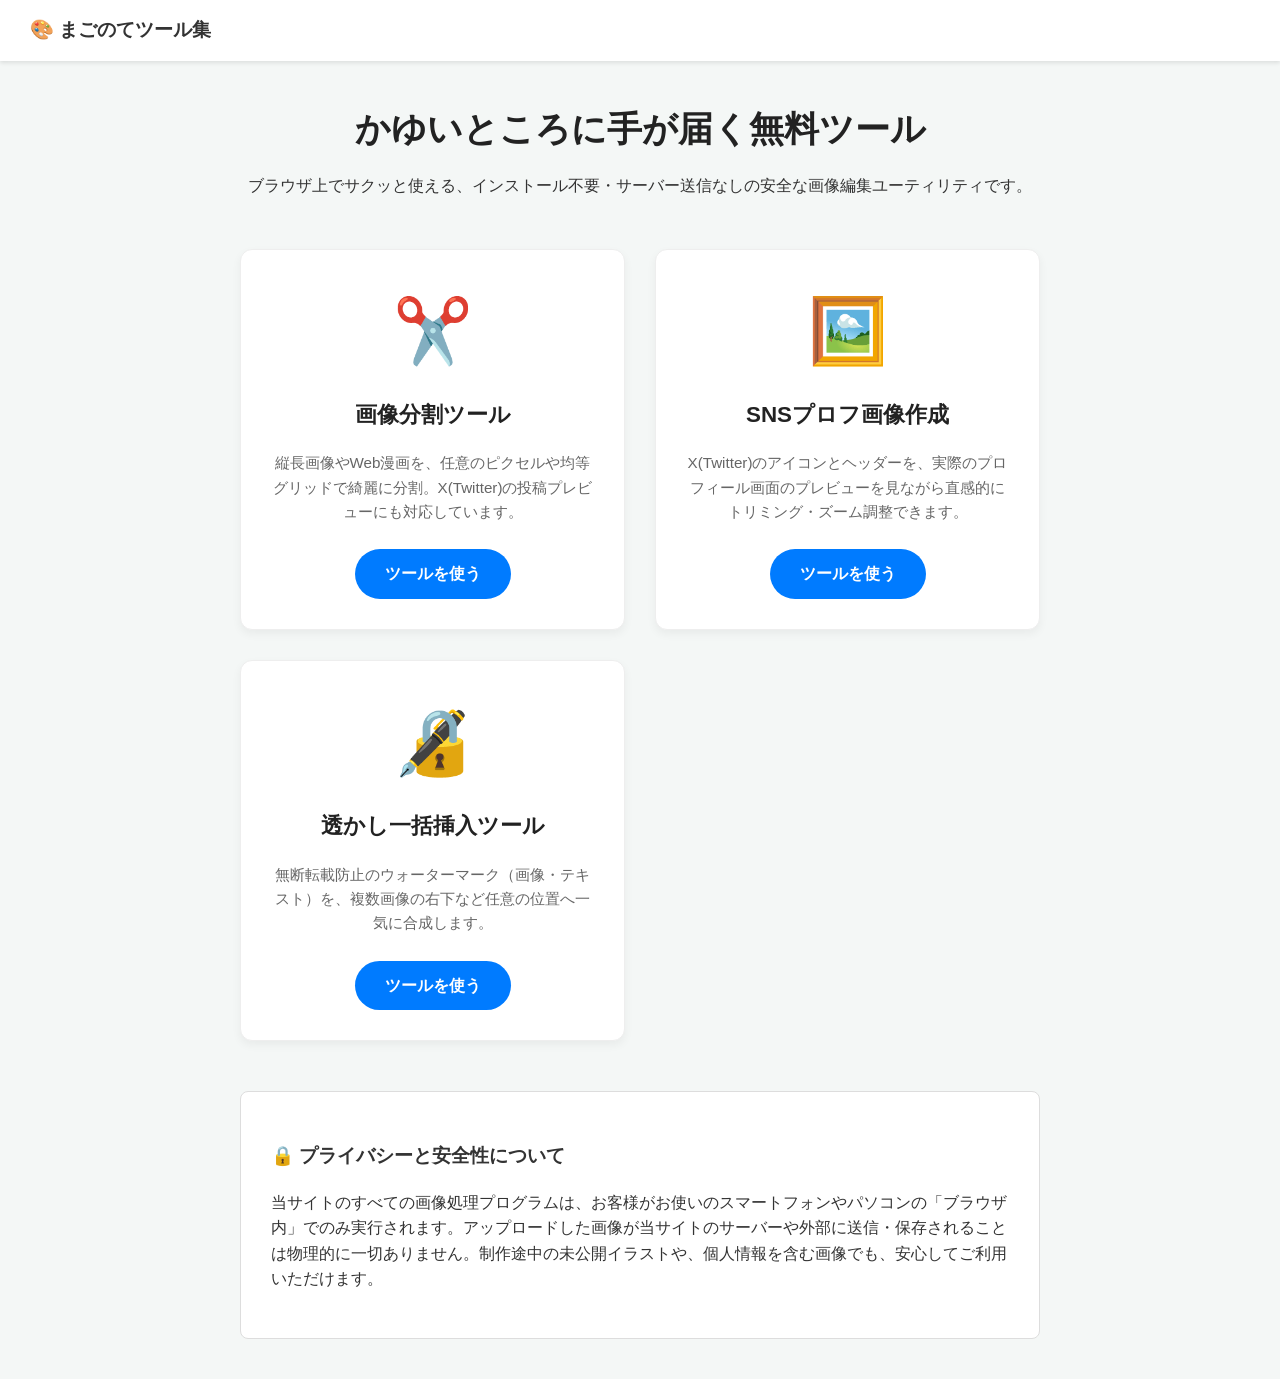
==== index.html @ 69af2ea6 "Update index.html" ====
<!DOCTYPE html>
<html lang="ja">
<head>
    <meta charset="UTF-8">
    <meta name="viewport" content="width=device-width, initial-scale=1.0">
    <title>まごのてツール集 | ブラウザ完結の無料ユーティリティ</title>
    <link rel="icon" href="data:image/svg+xml,<svg xmlns=%22http://www.w3.org/2000/svg%22 viewBox=%220 0 100 100%22><text y=%22.9em%22 font-size=%2290%22>🎨</text></svg>">
    <meta name="description" content="画像分割やSNSのプロフィール画像作成など、クリエイターの作業を効率化する無料ツール集です。すべてブラウザ上で安全に処理されます。">
    <style>
        body { font-family: 'Helvetica Neue', Arial, sans-serif; background-color: #f4f7f6; color: #333; margin: 0; line-height: 1.6; }
        /* 共通ナビゲーション */
        .navbar { background: #fff; padding: 15px 30px; box-shadow: 0 2px 4px rgba(0,0,0,0.1); display: flex; justify-content: space-between; align-items: center; }
        .navbar a { text-decoration: none; color: #333; font-weight: bold; }
        .nav-links a { margin-left: 20px; color: #007bff; }
        .nav-links a:hover { text-decoration: underline; }
        
        .container { max-width: 800px; margin: 40px auto; padding: 0 20px; }
        .hero { text-align: center; margin-bottom: 50px; }
        .hero h1 { font-size: 2.2rem; color: #222; margin-bottom: 10px; }
        
        .tool-grid { display: grid; grid-template-columns: repeat(auto-fit, minmax(300px, 1fr)); gap: 30px; margin-bottom: 50px;}
        .tool-card { background: #fff; border-radius: 12px; padding: 30px; box-shadow: 0 4px 10px rgba(0,0,0,0.05); text-align: center; transition: transform 0.2s; border: 1px solid #eee; }
        .tool-card:hover { transform: translateY(-5px); box-shadow: 0 8px 15px rgba(0,0,0,0.1); }
        .tool-icon { font-size: 4rem; margin-bottom: 15px; }
        .tool-card h2 { margin-top: 0; color: #222; font-size: 1.4rem; }
        .tool-card p { color: #666; font-size: 0.95rem; margin-bottom: 25px; }
        .btn { display: inline-block; background: #007bff; color: #fff; padding: 12px 30px; border-radius: 30px; text-decoration: none; font-weight: bold; transition: 0.2s; }
        .btn:hover { background: #0056b3; }

        .seo-text { background: #fff; padding: 30px; border-radius: 8px; border: 1px solid #ddd; }
    </style>
    <script async src="https://pagead2.googlesyndication.com/pagead/js/adsbygoogle.js?client=ca-pub-3769360007517865"
     crossorigin="anonymous"></script>
</head>
<body>

    <nav class="navbar">
        <a href="index.html" style="font-size: 1.2rem;">🎨 まごのてツール集</a>

    </nav>

    <div class="container">
        <div class="hero">
            <h1>かゆいところに手が届く無料ツール</h1>
            <p>ブラウザ上でサクッと使える、インストール不要・サーバー送信なしの安全な画像編集ユーティリティです。</p>
        </div>

        <div class="tool-grid">
            <div class="tool-card">
                <div class="tool-icon">✂️</div>
                <h2>画像分割ツール</h2>
                <p>縦長画像やWeb漫画を、任意のピクセルや均等グリッドで綺麗に分割。X(Twitter)の投稿プレビューにも対応しています。</p>
                <a href="splitter.html" class="btn">ツールを使う</a>
            </div>
            
            <div class="tool-card">
                <div class="tool-icon">🖼️</div>
                <h2>SNSプロフ画像作成</h2>
                <p>X(Twitter)のアイコンとヘッダーを、実際のプロフィール画面のプレビューを見ながら直感的にトリミング・ズーム調整できます。</p>
                <a href="cropper.html" class="btn">ツールを使う</a>
            </div>
            <div class="tool-card">
                <div class="tool-icon">🔏</div>
                <h2>透かし一括挿入ツール</h2>
                <p>無断転載防止のウォーターマーク（画像・テキスト）を、複数画像の右下など任意の位置へ一気に合成します。</p>
                <a href="watermark.html" class="btn">ツールを使う</a>
            </div>
        </div>

        <div class="seo-text">
            <h3>🔒 プライバシーと安全性について</h3>
            <p>当サイトのすべての画像処理プログラムは、お客様がお使いのスマートフォンやパソコンの「ブラウザ内」でのみ実行されます。アップロードした画像が当サイトのサーバーや外部に送信・保存されることは物理的に一切ありません。制作途中の未公開イラストや、個人情報を含む画像でも、安心してご利用いただけます。</p>
        </div>
    </div>

</body>

</html>
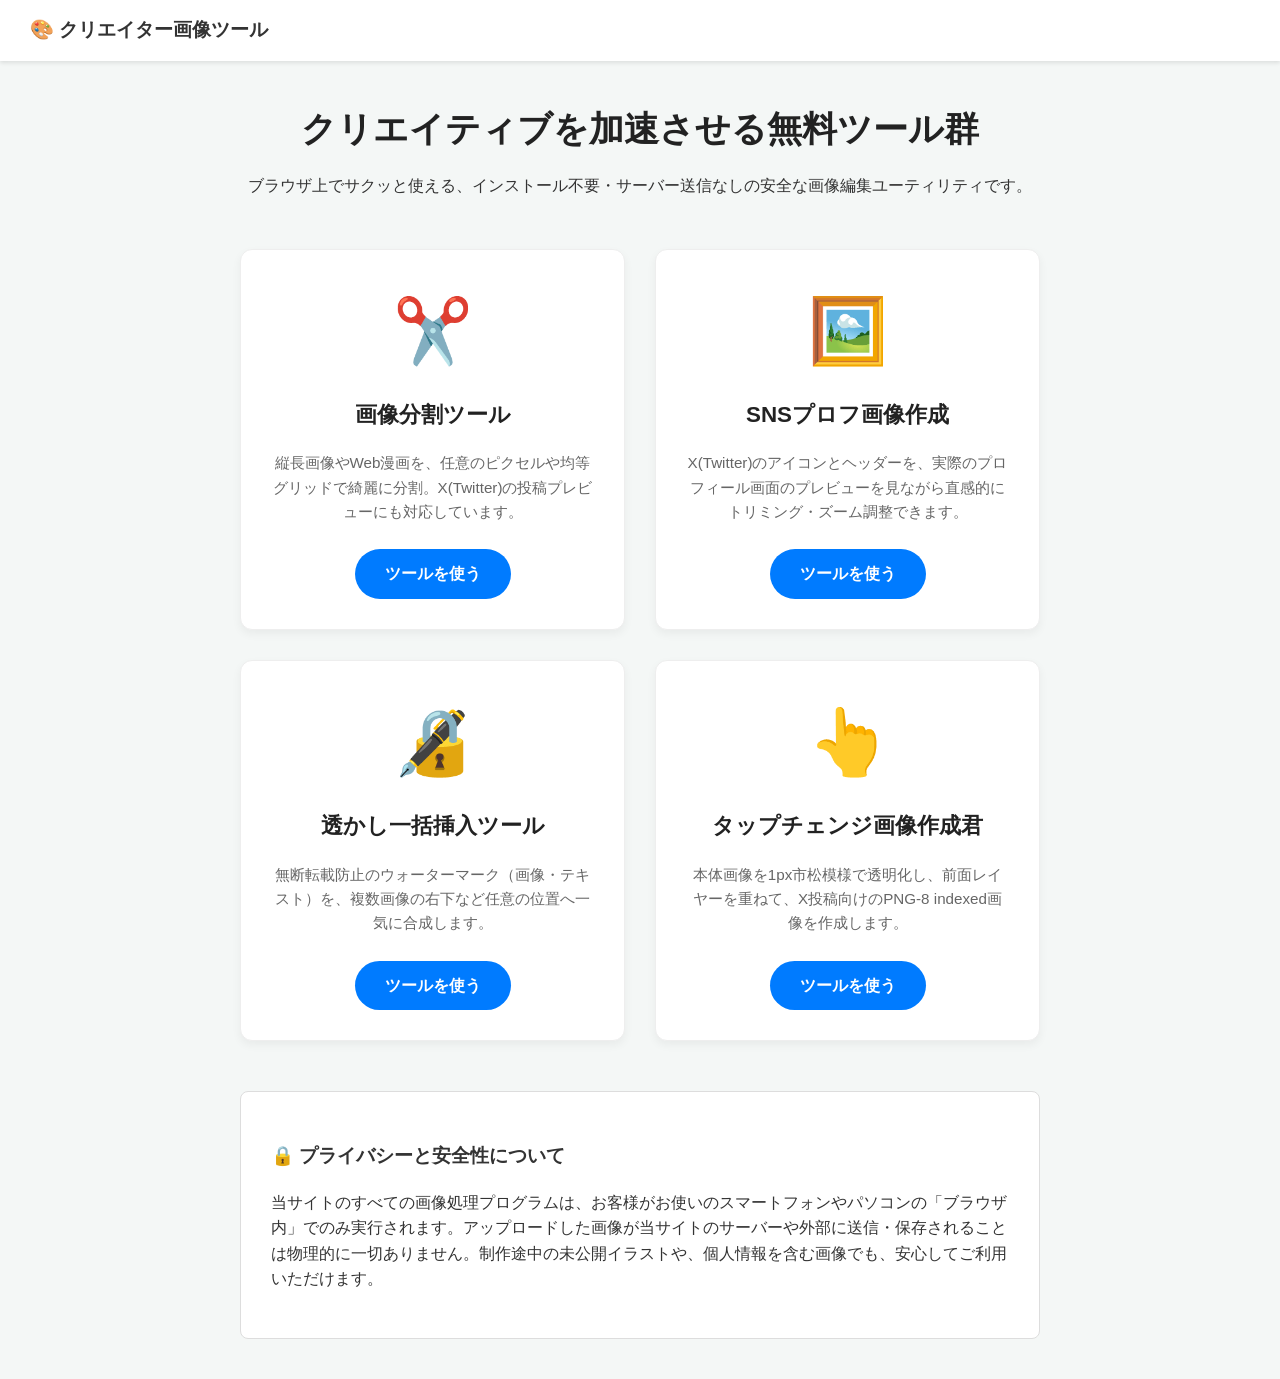
==== commit 7ebb0466: "index.html" ====
--- a/index.html
+++ b/index.html
@@ -3,9 +3,9 @@
 <head>
     <meta charset="UTF-8">
     <meta name="viewport" content="width=device-width, initial-scale=1.0">
-    <title>まごのてツール集 | ブラウザ完結の無料ユーティリティ</title>
+    <title>クリエイター向け画像ツール集 | ブラウザ完結の無料ユーティリティ</title>
     <link rel="icon" href="data:image/svg+xml,<svg xmlns=%22http://www.w3.org/2000/svg%22 viewBox=%220 0 100 100%22><text y=%22.9em%22 font-size=%2290%22>🎨</text></svg>">
-    <meta name="description" content="画像分割やSNSのプロフィール画像作成など、クリエイターの作業を効率化する無料ツール集です。すべてブラウザ上で安全に処理されます。">
+    <meta name="description" content="画像分割、SNSプロフィール画像作成、透かし挿入、タップチェンジ画像作成など、クリエイターの作業を効率化する無料ツール集です。すべてブラウザ上で安全に処理されます。">
     <style>
         body { font-family: 'Helvetica Neue', Arial, sans-serif; background-color: #f4f7f6; color: #333; margin: 0; line-height: 1.6; }
         /* 共通ナビゲーション */
@@ -35,13 +35,13 @@
 <body>
 
     <nav class="navbar">
-        <a href="index.html" style="font-size: 1.2rem;">🎨 まごのてツール集</a>
+        <a href="index.html" style="font-size: 1.2rem;">🎨 クリエイター画像ツール</a>
 
     </nav>
 
     <div class="container">
         <div class="hero">
-            <h1>かゆいところに手が届く無料ツール</h1>
+            <h1>クリエイティブを加速させる無料ツール群</h1>
             <p>ブラウザ上でサクッと使える、インストール不要・サーバー送信なしの安全な画像編集ユーティリティです。</p>
         </div>
 
@@ -65,6 +65,12 @@
                 <p>無断転載防止のウォーターマーク（画像・テキスト）を、複数画像の右下など任意の位置へ一気に合成します。</p>
                 <a href="watermark.html" class="btn">ツールを使う</a>
             </div>
+            <div class="tool-card">
+                <div class="tool-icon">👆</div>
+                <h2>タップチェンジ画像作成君</h2>
+                <p>本体画像を1px市松模様で透明化し、前面レイヤーを重ねて、X投稿向けのPNG-8 indexed画像を作成します。</p>
+                <a href="tap-change.html" class="btn">ツールを使う</a>
+            </div>
         </div>
 
         <div class="seo-text">
@@ -74,6 +80,4 @@
     </div>
 
 </body>
-
 </html>
-
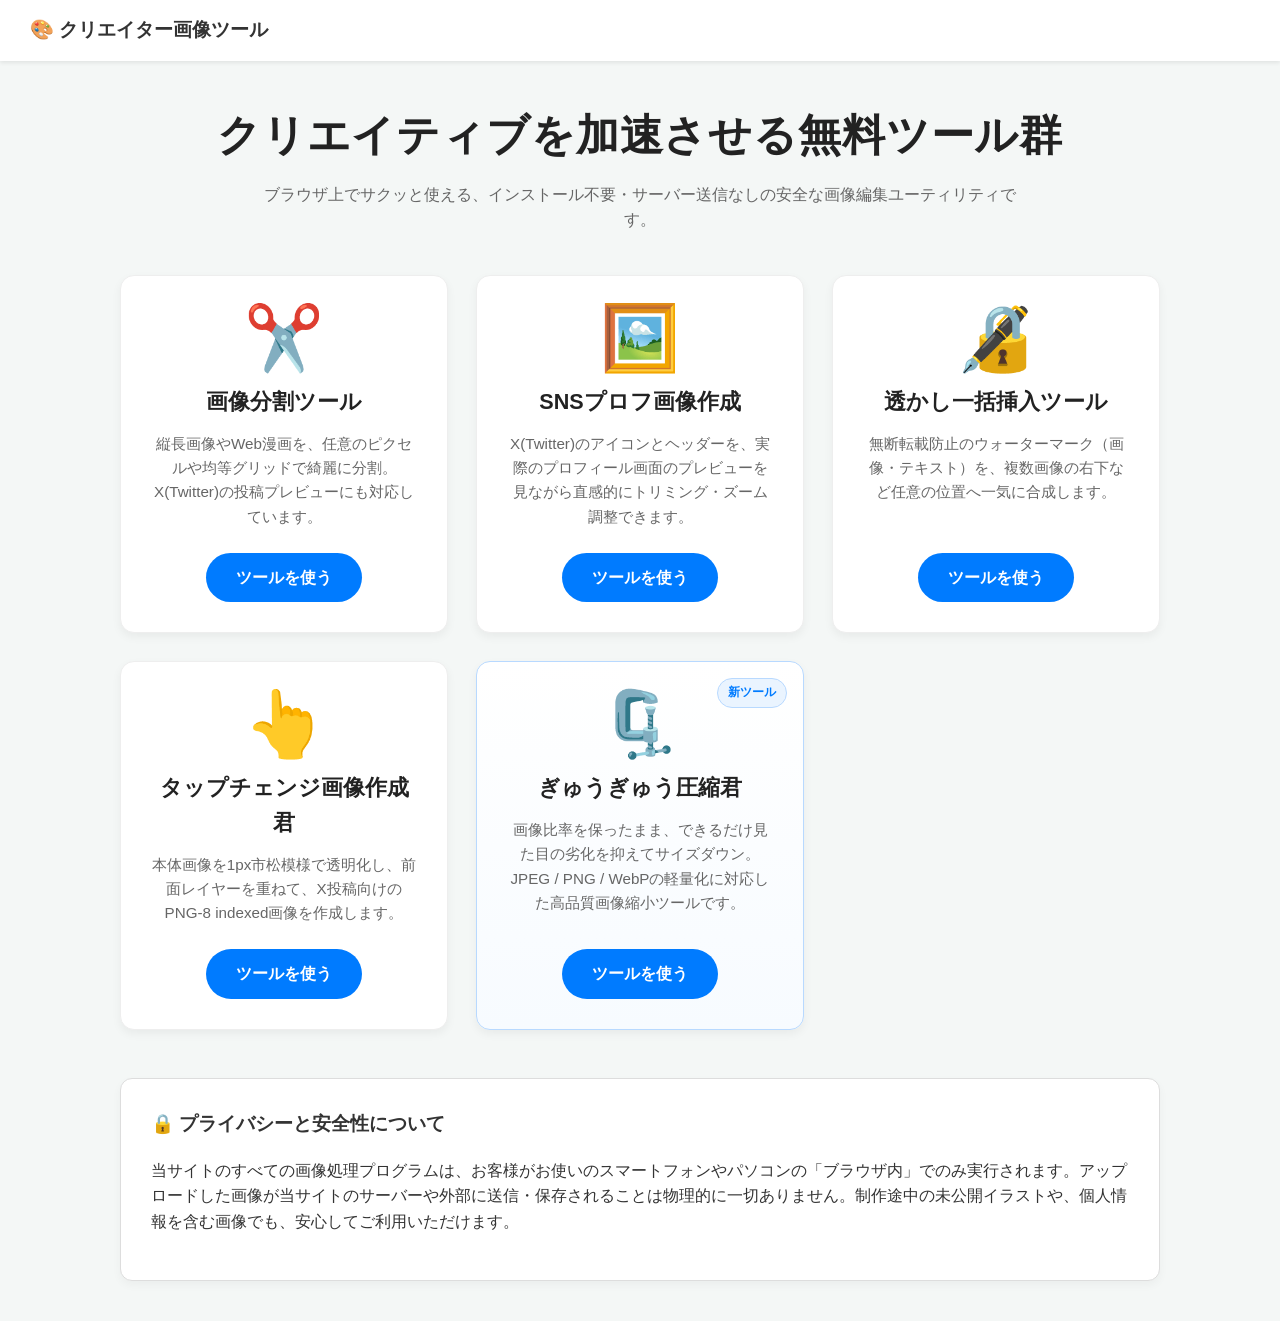
==== commit 3ce49c6b: "index.html" ====
--- a/index.html
+++ b/index.html
@@ -5,29 +5,38 @@
     <meta name="viewport" content="width=device-width, initial-scale=1.0">
     <title>クリエイター向け画像ツール集 | ブラウザ完結の無料ユーティリティ</title>
     <link rel="icon" href="data:image/svg+xml,<svg xmlns=%22http://www.w3.org/2000/svg%22 viewBox=%220 0 100 100%22><text y=%22.9em%22 font-size=%2290%22>🎨</text></svg>">
-    <meta name="description" content="画像分割、SNSプロフィール画像作成、透かし挿入、タップチェンジ画像作成など、クリエイターの作業を効率化する無料ツール集です。すべてブラウザ上で安全に処理されます。">
+    <meta name="description" content="画像分割、SNSプロフィール画像作成、透かし挿入、タップチェンジ画像作成、画像縮小など、クリエイターの作業を効率化する無料ツール集です。すべてブラウザ上で安全に処理されます。">
     <style>
+        * { box-sizing: border-box; }
         body { font-family: 'Helvetica Neue', Arial, sans-serif; background-color: #f4f7f6; color: #333; margin: 0; line-height: 1.6; }
-        /* 共通ナビゲーション */
-        .navbar { background: #fff; padding: 15px 30px; box-shadow: 0 2px 4px rgba(0,0,0,0.1); display: flex; justify-content: space-between; align-items: center; }
+        .navbar { background: #fff; padding: 15px 30px; box-shadow: 0 2px 4px rgba(0,0,0,0.08); display: flex; justify-content: space-between; align-items: center; gap: 20px; position: sticky; top: 0; z-index: 10; }
         .navbar a { text-decoration: none; color: #333; font-weight: bold; }
-        .nav-links a { margin-left: 20px; color: #007bff; }
+        .brand { font-size: 1.2rem; white-space: nowrap; }
+        .nav-links { display: flex; gap: 16px; flex-wrap: wrap; justify-content: flex-end; }
+        .nav-links a { color: #007bff; font-size: 0.92rem; }
         .nav-links a:hover { text-decoration: underline; }
-        
-        .container { max-width: 800px; margin: 40px auto; padding: 0 20px; }
-        .hero { text-align: center; margin-bottom: 50px; }
-        .hero h1 { font-size: 2.2rem; color: #222; margin-bottom: 10px; }
-        
-        .tool-grid { display: grid; grid-template-columns: repeat(auto-fit, minmax(300px, 1fr)); gap: 30px; margin-bottom: 50px;}
-        .tool-card { background: #fff; border-radius: 12px; padding: 30px; box-shadow: 0 4px 10px rgba(0,0,0,0.05); text-align: center; transition: transform 0.2s; border: 1px solid #eee; }
-        .tool-card:hover { transform: translateY(-5px); box-shadow: 0 8px 15px rgba(0,0,0,0.1); }
-        .tool-icon { font-size: 4rem; margin-bottom: 15px; }
-        .tool-card h2 { margin-top: 0; color: #222; font-size: 1.4rem; }
-        .tool-card p { color: #666; font-size: 0.95rem; margin-bottom: 25px; }
-        .btn { display: inline-block; background: #007bff; color: #fff; padding: 12px 30px; border-radius: 30px; text-decoration: none; font-weight: bold; transition: 0.2s; }
-        .btn:hover { background: #0056b3; }
-
-        .seo-text { background: #fff; padding: 30px; border-radius: 8px; border: 1px solid #ddd; }
+        .container { max-width: 1080px; margin: 40px auto; padding: 0 20px; }
+        .hero { text-align: center; margin-bottom: 42px; }
+        .hero h1 { font-size: clamp(1.9rem, 4vw, 2.7rem); color: #222; margin: 0 0 12px; letter-spacing: 0.02em; }
+        .hero p { color: #666; max-width: 760px; margin: 0 auto; }
+        .tool-grid { display: grid; grid-template-columns: repeat(auto-fit, minmax(290px, 1fr)); gap: 28px; margin-bottom: 48px; }
+        .tool-card { position: relative; background: #fff; border-radius: 14px; padding: 30px; box-shadow: 0 4px 10px rgba(0,0,0,0.05); text-align: center; transition: transform 0.2s, box-shadow 0.2s, border-color 0.2s; border: 1px solid #eee; display: flex; flex-direction: column; align-items: center; min-height: 310px; }
+        .tool-card:hover { transform: translateY(-5px); box-shadow: 0 8px 18px rgba(0,0,0,0.1); border-color: #dce8f7; }
+        .tool-card.featured { border-color: #b8d9ff; background: linear-gradient(180deg, #fff 0%, #f7fbff 100%); }
+        .tool-icon { font-size: 4rem; margin-bottom: 15px; line-height: 1; }
+        .tool-card h2 { margin: 0 0 12px; color: #222; font-size: 1.35rem; }
+        .tool-card p { color: #666; font-size: 0.95rem; margin: 0 0 24px; flex: 1; }
+        .badge { position: absolute; top: 16px; right: 16px; background: #eaf4ff; color: #007bff; border: 1px solid #b8d9ff; border-radius: 999px; padding: 4px 10px; font-size: 0.78rem; font-weight: bold; }
+        .btn { display: inline-block; background: #007bff; color: #fff; padding: 12px 30px; border-radius: 30px; text-decoration: none; font-weight: bold; transition: 0.2s; min-width: 150px; }
+        .btn:hover { background: #0056b3; transform: translateY(-1px); }
+        .seo-text { background: #fff; padding: 30px; border-radius: 12px; border: 1px solid #ddd; box-shadow: 0 4px 10px rgba(0,0,0,0.04); }
+        .seo-text h3 { margin-top: 0; }
+        @media (max-width: 720px) {
+            .navbar { align-items: flex-start; flex-direction: column; padding: 14px 20px; }
+            .nav-links { justify-content: flex-start; gap: 10px 14px; }
+            .container { margin: 30px auto; }
+            .tool-card { min-height: auto; }
+        }
     </style>
     <script async src="https://pagead2.googlesyndication.com/pagead/js/adsbygoogle.js?client=ca-pub-3769360007517865"
      crossorigin="anonymous"></script>
@@ -35,8 +44,9 @@
 <body>
 
     <nav class="navbar">
-        <a href="index.html" style="font-size: 1.2rem;">🎨 クリエイター画像ツール</a>
-
+        <a href="index.html" class="brand">🎨 クリエイター画像ツール</a>
+        <div class="nav-links" aria-label="ツール一覧">
+        </div>
     </nav>
 
     <div class="container">
@@ -59,17 +69,27 @@
                 <p>X(Twitter)のアイコンとヘッダーを、実際のプロフィール画面のプレビューを見ながら直感的にトリミング・ズーム調整できます。</p>
                 <a href="cropper.html" class="btn">ツールを使う</a>
             </div>
+
             <div class="tool-card">
                 <div class="tool-icon">🔏</div>
                 <h2>透かし一括挿入ツール</h2>
                 <p>無断転載防止のウォーターマーク（画像・テキスト）を、複数画像の右下など任意の位置へ一気に合成します。</p>
                 <a href="watermark.html" class="btn">ツールを使う</a>
             </div>
+
             <div class="tool-card">
                 <div class="tool-icon">👆</div>
                 <h2>タップチェンジ画像作成君</h2>
                 <p>本体画像を1px市松模様で透明化し、前面レイヤーを重ねて、X投稿向けのPNG-8 indexed画像を作成します。</p>
                 <a href="tap-change.html" class="btn">ツールを使う</a>
+            </div>
+
+            <div class="tool-card featured">
+                <span class="badge">新ツール</span>
+                <div class="tool-icon">🗜️</div>
+                <h2>ぎゅうぎゅう圧縮君</h2>
+                <p>画像比率を保ったまま、できるだけ見た目の劣化を抑えてサイズダウン。JPEG / PNG / WebPの軽量化に対応した高品質画像縮小ツールです。</p>
+                <a href="image-resolution-downsizer.html" class="btn">ツールを使う</a>
             </div>
         </div>
 
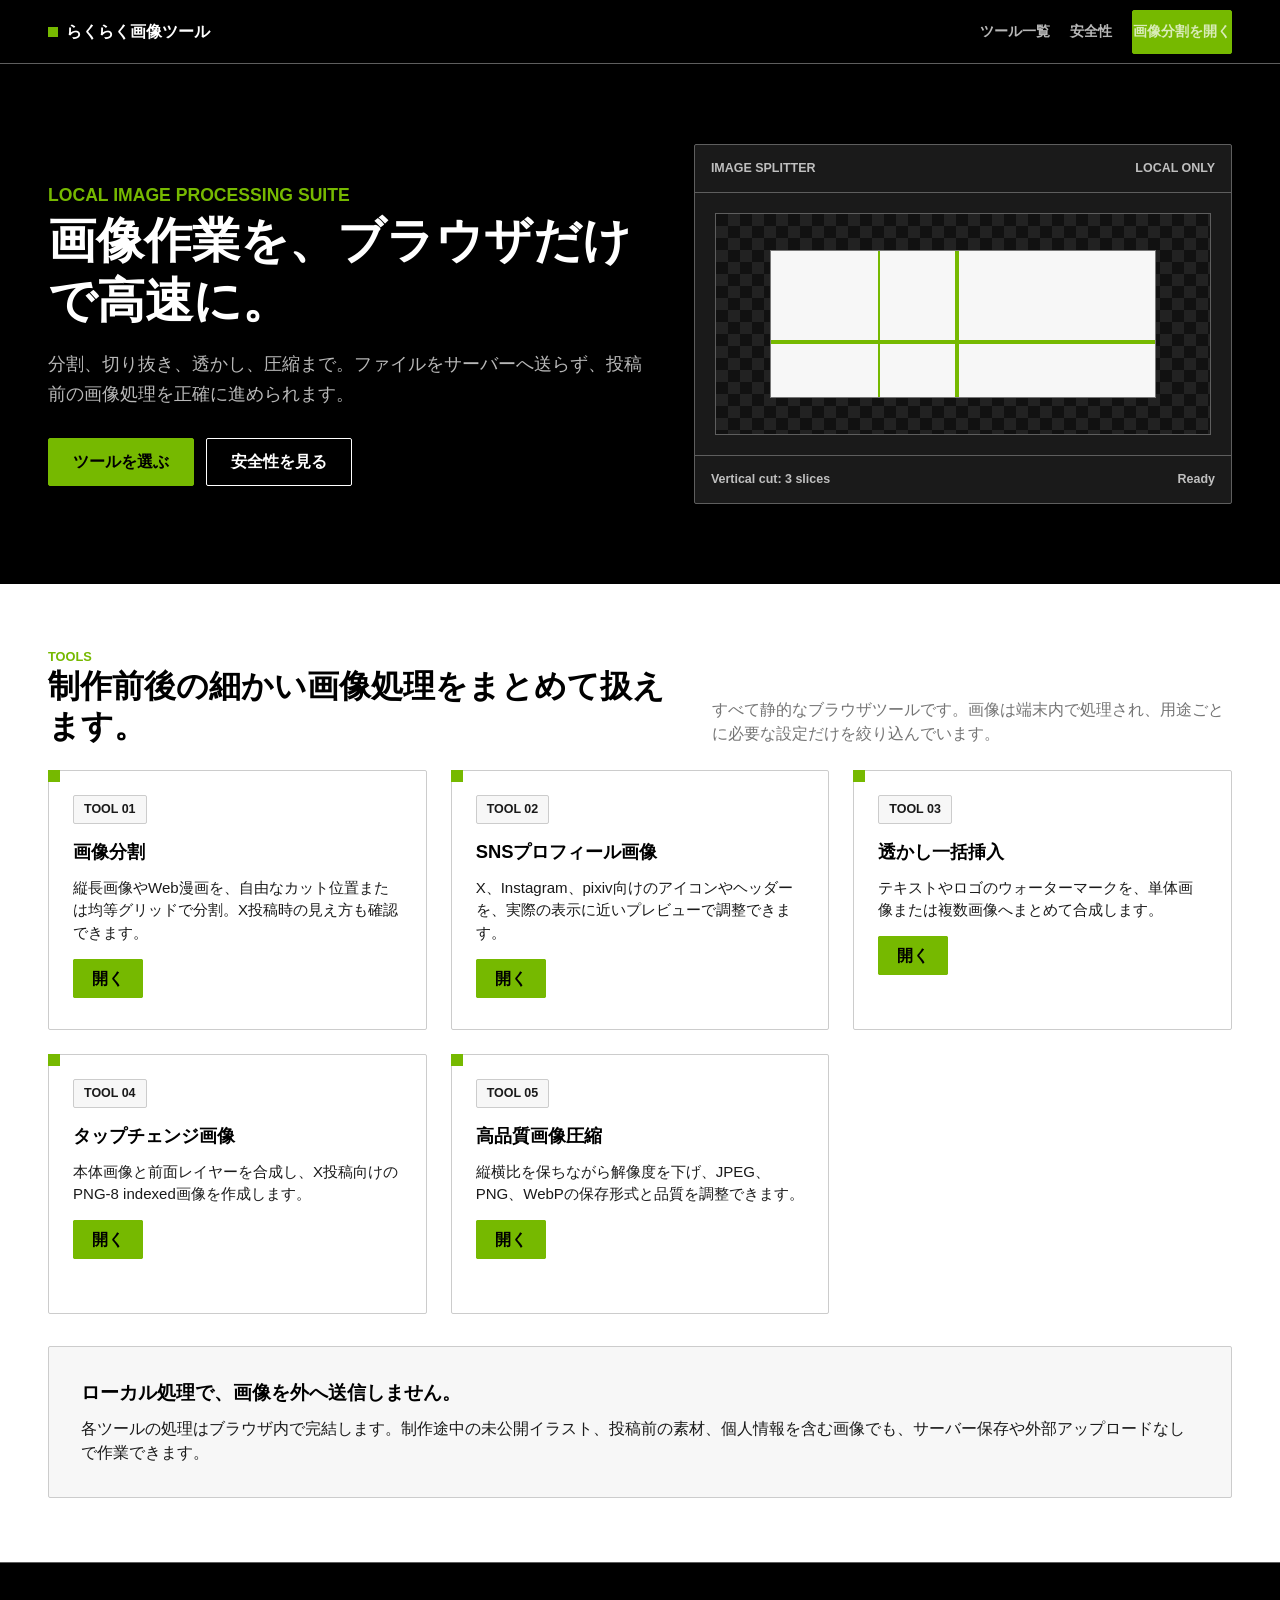
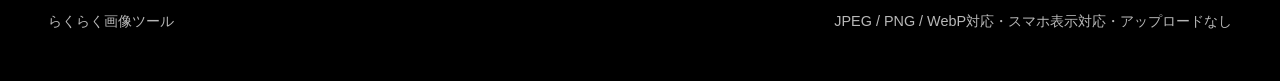
==== commit c48ac36c: "Refine site design" ====
--- a/index.html
+++ b/index.html
@@ -1,103 +1,112 @@
-<!DOCTYPE html>
+<!doctype html>
 <html lang="ja">
 <head>
-    <meta charset="UTF-8">
-    <meta name="viewport" content="width=device-width, initial-scale=1.0">
-    <title>クリエイター向け画像ツール集 | ブラウザ完結の無料ユーティリティ</title>
-    <link rel="icon" href="data:image/svg+xml,<svg xmlns=%22http://www.w3.org/2000/svg%22 viewBox=%220 0 100 100%22><text y=%22.9em%22 font-size=%2290%22>🎨</text></svg>">
-    <meta name="description" content="画像分割、SNSプロフィール画像作成、透かし挿入、タップチェンジ画像作成、画像縮小など、クリエイターの作業を効率化する無料ツール集です。すべてブラウザ上で安全に処理されます。">
-    <style>
-        * { box-sizing: border-box; }
-        body { font-family: 'Helvetica Neue', Arial, sans-serif; background-color: #f4f7f6; color: #333; margin: 0; line-height: 1.6; }
-        .navbar { background: #fff; padding: 15px 30px; box-shadow: 0 2px 4px rgba(0,0,0,0.08); display: flex; justify-content: space-between; align-items: center; gap: 20px; position: sticky; top: 0; z-index: 10; }
-        .navbar a { text-decoration: none; color: #333; font-weight: bold; }
-        .brand { font-size: 1.2rem; white-space: nowrap; }
-        .nav-links { display: flex; gap: 16px; flex-wrap: wrap; justify-content: flex-end; }
-        .nav-links a { color: #007bff; font-size: 0.92rem; }
-        .nav-links a:hover { text-decoration: underline; }
-        .container { max-width: 1080px; margin: 40px auto; padding: 0 20px; }
-        .hero { text-align: center; margin-bottom: 42px; }
-        .hero h1 { font-size: clamp(1.9rem, 4vw, 2.7rem); color: #222; margin: 0 0 12px; letter-spacing: 0.02em; }
-        .hero p { color: #666; max-width: 760px; margin: 0 auto; }
-        .tool-grid { display: grid; grid-template-columns: repeat(auto-fit, minmax(290px, 1fr)); gap: 28px; margin-bottom: 48px; }
-        .tool-card { position: relative; background: #fff; border-radius: 14px; padding: 30px; box-shadow: 0 4px 10px rgba(0,0,0,0.05); text-align: center; transition: transform 0.2s, box-shadow 0.2s, border-color 0.2s; border: 1px solid #eee; display: flex; flex-direction: column; align-items: center; min-height: 310px; }
-        .tool-card:hover { transform: translateY(-5px); box-shadow: 0 8px 18px rgba(0,0,0,0.1); border-color: #dce8f7; }
-        .tool-card.featured { border-color: #b8d9ff; background: linear-gradient(180deg, #fff 0%, #f7fbff 100%); }
-        .tool-icon { font-size: 4rem; margin-bottom: 15px; line-height: 1; }
-        .tool-card h2 { margin: 0 0 12px; color: #222; font-size: 1.35rem; }
-        .tool-card p { color: #666; font-size: 0.95rem; margin: 0 0 24px; flex: 1; }
-        .badge { position: absolute; top: 16px; right: 16px; background: #eaf4ff; color: #007bff; border: 1px solid #b8d9ff; border-radius: 999px; padding: 4px 10px; font-size: 0.78rem; font-weight: bold; }
-        .btn { display: inline-block; background: #007bff; color: #fff; padding: 12px 30px; border-radius: 30px; text-decoration: none; font-weight: bold; transition: 0.2s; min-width: 150px; }
-        .btn:hover { background: #0056b3; transform: translateY(-1px); }
-        .seo-text { background: #fff; padding: 30px; border-radius: 12px; border: 1px solid #ddd; box-shadow: 0 4px 10px rgba(0,0,0,0.04); }
-        .seo-text h3 { margin-top: 0; }
-        @media (max-width: 720px) {
-            .navbar { align-items: flex-start; flex-direction: column; padding: 14px 20px; }
-            .nav-links { justify-content: flex-start; gap: 10px 14px; }
-            .container { margin: 30px auto; }
-            .tool-card { min-height: auto; }
-        }
-    </style>
-    <script async src="https://pagead2.googlesyndication.com/pagead/js/adsbygoogle.js?client=ca-pub-3769360007517865"
-     crossorigin="anonymous"></script>
+  <meta charset="utf-8">
+  <meta name="viewport" content="width=device-width, initial-scale=1">
+  <title>らくらく画像ツール | ブラウザ完結の画像処理ユーティリティ</title>
+  <meta name="description" content="画像分割、SNSプロフィール画像作成、透かし挿入、タップチェンジ画像作成、画像縮小など、クリエイターの作業を効率化する無料ツール集です。すべてブラウザ内で安全に処理されます。">
+  <link rel="stylesheet" href="assets/styles.css">
+  <script async src="https://pagead2.googlesyndication.com/pagead/js/adsbygoogle.js?client=ca-pub-3769360007517865" crossorigin="anonymous"></script>
 </head>
-<body>
+<body class="home-page">
+  <nav class="site-nav" aria-label="メインナビゲーション">
+    <a href="index.html" class="site-brand">らくらく画像ツール</a>
+    <div class="site-links">
+      <a href="#tools">ツール一覧</a>
+      <a href="#privacy">安全性</a>
+      <a href="splitter.html" class="site-cta">画像分割を開く</a>
+    </div>
+  </nav>
 
-    <nav class="navbar">
-        <a href="index.html" class="brand">🎨 クリエイター画像ツール</a>
-        <div class="nav-links" aria-label="ツール一覧">
+  <header class="home-hero">
+    <div class="home-hero__inner">
+      <div>
+        <p class="home-eyebrow">Local Image Processing Suite</p>
+        <h1>画像作業を、ブラウザだけで高速に。</h1>
+        <p>分割、切り抜き、透かし、圧縮まで。ファイルをサーバーへ送らず、投稿前の画像処理を正確に進められます。</p>
+        <div class="hero-actions">
+          <a href="#tools" class="site-cta">ツールを選ぶ</a>
+          <a href="#privacy" class="btn-outline">安全性を見る</a>
         </div>
-    </nav>
+      </div>
 
-    <div class="container">
-        <div class="hero">
-            <h1>クリエイティブを加速させる無料ツール群</h1>
-            <p>ブラウザ上でサクッと使える、インストール不要・サーバー送信なしの安全な画像編集ユーティリティです。</p>
+      <div class="editor-preview" aria-label="画像分割ツールのプレビュー">
+        <div class="editor-preview__bar">
+          <span>IMAGE SPLITTER</span>
+          <span>LOCAL ONLY</span>
+        </div>
+        <div class="editor-preview__canvas">
+          <div class="editor-preview__image"></div>
+        </div>
+        <div class="editor-preview__footer">
+          <span>Vertical cut: 3 slices</span>
+          <span>Ready</span>
+        </div>
+      </div>
+    </div>
+  </header>
+
+  <main>
+    <section class="section" id="tools">
+      <div class="section__inner">
+        <div class="section-heading">
+          <div>
+            <p class="home-eyebrow">Tools</p>
+            <h2>制作前後の細かい画像処理をまとめて扱えます。</h2>
+          </div>
+          <p>すべて静的なブラウザツールです。画像は端末内で処理され、用途ごとに必要な設定だけを絞り込んでいます。</p>
         </div>
 
         <div class="tool-grid">
-            <div class="tool-card">
-                <div class="tool-icon">✂️</div>
-                <h2>画像分割ツール</h2>
-                <p>縦長画像やWeb漫画を、任意のピクセルや均等グリッドで綺麗に分割。X(Twitter)の投稿プレビューにも対応しています。</p>
-                <a href="splitter.html" class="btn">ツールを使う</a>
-            </div>
-            
-            <div class="tool-card">
-                <div class="tool-icon">🖼️</div>
-                <h2>SNSプロフ画像作成</h2>
-                <p>X(Twitter)のアイコンとヘッダーを、実際のプロフィール画面のプレビューを見ながら直感的にトリミング・ズーム調整できます。</p>
-                <a href="cropper.html" class="btn">ツールを使う</a>
-            </div>
+          <article class="tool-card">
+            <span class="tool-kicker">Tool 01</span>
+            <h2>画像分割</h2>
+            <p>縦長画像やWeb漫画を、自由なカット位置または均等グリッドで分割。X投稿時の見え方も確認できます。</p>
+            <a href="splitter.html" class="btn">開く</a>
+          </article>
 
-            <div class="tool-card">
-                <div class="tool-icon">🔏</div>
-                <h2>透かし一括挿入ツール</h2>
-                <p>無断転載防止のウォーターマーク（画像・テキスト）を、複数画像の右下など任意の位置へ一気に合成します。</p>
-                <a href="watermark.html" class="btn">ツールを使う</a>
-            </div>
+          <article class="tool-card">
+            <span class="tool-kicker">Tool 02</span>
+            <h2>SNSプロフィール画像</h2>
+            <p>X、Instagram、pixiv向けのアイコンやヘッダーを、実際の表示に近いプレビューで調整できます。</p>
+            <a href="cropper.html" class="btn">開く</a>
+          </article>
 
-            <div class="tool-card">
-                <div class="tool-icon">👆</div>
-                <h2>タップチェンジ画像作成君</h2>
-                <p>本体画像を1px市松模様で透明化し、前面レイヤーを重ねて、X投稿向けのPNG-8 indexed画像を作成します。</p>
-                <a href="tap-change.html" class="btn">ツールを使う</a>
-            </div>
+          <article class="tool-card">
+            <span class="tool-kicker">Tool 03</span>
+            <h2>透かし一括挿入</h2>
+            <p>テキストやロゴのウォーターマークを、単体画像または複数画像へまとめて合成します。</p>
+            <a href="watermark.html" class="btn">開く</a>
+          </article>
 
-            <div class="tool-card featured">
-                <span class="badge">新ツール</span>
-                <div class="tool-icon">🗜️</div>
-                <h2>ぎゅうぎゅう圧縮君</h2>
-                <p>画像比率を保ったまま、できるだけ見た目の劣化を抑えてサイズダウン。JPEG / PNG / WebPの軽量化に対応した高品質画像縮小ツールです。</p>
-                <a href="image-resolution-downsizer.html" class="btn">ツールを使う</a>
-            </div>
+          <article class="tool-card">
+            <span class="tool-kicker">Tool 04</span>
+            <h2>タップチェンジ画像</h2>
+            <p>本体画像と前面レイヤーを合成し、X投稿向けのPNG-8 indexed画像を作成します。</p>
+            <a href="tap-change.html" class="btn">開く</a>
+          </article>
+
+          <article class="tool-card">
+            <span class="tool-kicker">Tool 05</span>
+            <h2>高品質画像圧縮</h2>
+            <p>縦横比を保ちながら解像度を下げ、JPEG、PNG、WebPの保存形式と品質を調整できます。</p>
+            <a href="image-resolution-downsizer.html" class="btn">開く</a>
+          </article>
         </div>
 
-        <div class="seo-text">
-            <h3>🔒 プライバシーと安全性について</h3>
-            <p>当サイトのすべての画像処理プログラムは、お客様がお使いのスマートフォンやパソコンの「ブラウザ内」でのみ実行されます。アップロードした画像が当サイトのサーバーや外部に送信・保存されることは物理的に一切ありません。制作途中の未公開イラストや、個人情報を含む画像でも、安心してご利用いただけます。</p>
+        <div class="privacy-strip" id="privacy">
+          <h3>ローカル処理で、画像を外へ送信しません。</h3>
+          <p>各ツールの処理はブラウザ内で完結します。制作途中の未公開イラスト、投稿前の素材、個人情報を含む画像でも、サーバー保存や外部アップロードなしで作業できます。</p>
         </div>
+      </div>
+    </section>
+  </main>
+
+  <footer class="site-footer">
+    <div class="section__inner">
+      <span>らくらく画像ツール</span>
+      <span>JPEG / PNG / WebP対応・スマホ表示対応・アップロードなし</span>
     </div>
-
+  </footer>
 </body>
 </html>
--- a/assets/styles.css
+++ b/assets/styles.css
@@ -0,0 +1,853 @@
+:root {
+  --nv-green: #76b900;
+  --nv-green-dark: #5a8d00;
+  --ink: #000;
+  --body: #1a1a1a;
+  --muted: #757575;
+  --stone: #898989;
+  --canvas: #fff;
+  --soft: #f7f7f7;
+  --line: #ccc;
+  --line-dark: #5e5e5e;
+  --dark: #000;
+  --dark-panel: #1a1a1a;
+  --on-dark: #fff;
+  --on-dark-muted: rgba(255, 255, 255, .72);
+  --radius: 2px;
+  --section: 64px;
+  color-scheme: light;
+}
+
+* {
+  box-sizing: border-box;
+}
+
+html {
+  scroll-behavior: smooth;
+}
+
+body {
+  margin: 0;
+  background: var(--canvas);
+  color: var(--body);
+  font-family: Inter, Arial, "Helvetica Neue", sans-serif;
+  line-height: 1.5;
+  letter-spacing: 0;
+}
+
+a {
+  color: inherit;
+}
+
+.navbar,
+.site-nav {
+  position: sticky;
+  top: 0;
+  z-index: 20;
+  min-height: 64px;
+  padding: 0 48px;
+  background: var(--dark) !important;
+  color: var(--on-dark);
+  border-bottom: 1px solid var(--line-dark);
+  box-shadow: none !important;
+  display: flex;
+  align-items: center;
+  justify-content: space-between;
+  gap: 24px;
+}
+
+.navbar a,
+.site-nav a {
+  color: var(--on-dark) !important;
+  text-decoration: none;
+  font-weight: 700;
+}
+
+.brand,
+.site-brand {
+  position: relative;
+  display: inline-flex;
+  align-items: center;
+  min-height: 44px;
+  padding-left: 18px;
+  font-size: 1rem !important;
+  white-space: nowrap;
+}
+
+.brand::before,
+.site-brand::before {
+  content: "";
+  position: absolute;
+  left: 0;
+  width: 10px;
+  height: 10px;
+  background: var(--nv-green);
+}
+
+.nav-links,
+.site-links {
+  display: flex;
+  align-items: center;
+  justify-content: flex-end;
+  gap: 20px;
+  flex-wrap: wrap;
+}
+
+.nav-links a,
+.site-links a {
+  min-height: 44px;
+  display: inline-flex;
+  align-items: center;
+  color: var(--on-dark-muted) !important;
+  font-size: .9rem !important;
+  font-weight: 700;
+}
+
+.nav-links a:hover,
+.site-links a:hover {
+  color: var(--on-dark) !important;
+  text-decoration: none !important;
+}
+
+.site-cta,
+.btn,
+.btn-primary,
+button:not(.secondary):not(.sns-tab-btn):not(.tab-btn):not(.danger),
+.download-btn {
+  min-height: 44px;
+  border: 1px solid var(--nv-green) !important;
+  border-radius: var(--radius) !important;
+  background: var(--nv-green) !important;
+  color: #000 !important;
+  box-shadow: none !important;
+  font-weight: 700;
+  text-decoration: none;
+  transition: background-color .15s ease, border-color .15s ease;
+}
+
+.site-cta:hover,
+.btn:hover,
+.btn-primary:hover,
+button:not(.secondary):not(.sns-tab-btn):not(.tab-btn):not(.danger):hover,
+.download-btn:hover {
+  background: var(--nv-green-dark) !important;
+  border-color: var(--nv-green-dark) !important;
+  color: #000 !important;
+  transform: none !important;
+}
+
+button:disabled,
+.btn-primary:disabled {
+  background: var(--soft) !important;
+  border-color: var(--line) !important;
+  color: #a7a7a7 !important;
+}
+
+.secondary,
+.btn-secondary,
+button.secondary {
+  min-height: 44px;
+  border: 1px solid var(--line) !important;
+  border-radius: var(--radius) !important;
+  background: var(--canvas) !important;
+  color: var(--ink) !important;
+  box-shadow: none !important;
+  font-weight: 700;
+}
+
+.secondary:hover,
+.btn-secondary:hover,
+button.secondary:hover {
+  border-color: var(--nv-green) !important;
+  background: var(--canvas) !important;
+  transform: none !important;
+}
+
+.btn-outline {
+  min-height: 44px;
+  display: inline-flex;
+  align-items: center;
+  justify-content: center;
+  padding: 11px 22px;
+  border: 1px solid var(--on-dark);
+  border-radius: var(--radius);
+  color: var(--on-dark);
+  text-decoration: none;
+  font-weight: 700;
+}
+
+.home-hero {
+  background: var(--dark);
+  color: var(--on-dark);
+  min-height: 520px;
+  display: grid;
+  align-items: center;
+  padding: 80px 48px;
+}
+
+.home-hero__inner {
+  width: min(1280px, 100%);
+  margin: 0 auto;
+  display: grid;
+  grid-template-columns: minmax(0, 1fr) minmax(420px, .9fr);
+  gap: 48px;
+  align-items: center;
+}
+
+.eyebrow,
+.home-eyebrow {
+  margin: 0 0 12px;
+  color: var(--nv-green) !important;
+  font-size: .8rem;
+  font-weight: 700;
+  line-height: 1.43;
+  text-transform: uppercase;
+}
+
+.home-hero h1 {
+  margin: 0;
+  max-width: 720px;
+  color: var(--on-dark);
+  font-size: clamp(2.25rem, 4.2vw, 3rem);
+  font-weight: 700;
+  line-height: 1.25;
+  letter-spacing: 0;
+}
+
+.home-hero p {
+  max-width: 620px;
+  margin: 18px 0 0;
+  color: var(--on-dark-muted);
+  font-size: 1.1rem;
+  line-height: 1.75;
+}
+
+.hero-actions {
+  display: flex;
+  gap: 12px;
+  flex-wrap: wrap;
+  margin-top: 28px;
+}
+
+.hero-actions a {
+  padding: 11px 24px;
+}
+
+.editor-preview {
+  border: 1px solid var(--line-dark);
+  background: var(--dark-panel);
+  border-radius: var(--radius);
+  min-height: 360px;
+  display: grid;
+  grid-template-rows: auto 1fr auto;
+}
+
+.editor-preview__bar,
+.editor-preview__footer {
+  min-height: 48px;
+  padding: 12px 16px;
+  border-bottom: 1px solid var(--line-dark);
+  display: flex;
+  align-items: center;
+  justify-content: space-between;
+  color: var(--on-dark-muted);
+  font-size: .78rem;
+  font-weight: 700;
+}
+
+.editor-preview__footer {
+  border-top: 1px solid var(--line-dark);
+  border-bottom: 0;
+}
+
+.editor-preview__canvas {
+  position: relative;
+  margin: 20px;
+  border: 1px solid var(--line-dark);
+  background:
+    linear-gradient(45deg, #222 25%, transparent 25%),
+    linear-gradient(-45deg, #222 25%, transparent 25%),
+    linear-gradient(45deg, transparent 75%, #222 75%),
+    linear-gradient(-45deg, transparent 75%, #222 75%);
+  background-color: #111;
+  background-size: 24px 24px;
+  background-position: 0 0, 0 12px, 12px -12px, -12px 0;
+  overflow: hidden;
+}
+
+.editor-preview__image {
+  position: absolute;
+  inset: 36px 54px;
+  border: 1px solid #777;
+  background:
+    linear-gradient(90deg, transparent 0 48%, var(--nv-green) 48% 49%, transparent 49% 100%),
+    linear-gradient(0deg, transparent 0 38%, var(--nv-green) 38% 39%, transparent 39% 100%),
+    #f7f7f7;
+}
+
+.editor-preview__image::before,
+.editor-preview__image::after {
+  content: "";
+  position: absolute;
+  background: var(--nv-green);
+}
+
+.editor-preview__image::before {
+  left: 28%;
+  top: 0;
+  bottom: 0;
+  width: 2px;
+}
+
+.editor-preview__image::after {
+  left: 0;
+  right: 0;
+  top: 62%;
+  height: 2px;
+}
+
+.section {
+  padding: var(--section) 48px;
+}
+
+.section__inner {
+  width: min(1280px, 100%);
+  margin: 0 auto;
+}
+
+.section-heading {
+  display: flex;
+  justify-content: space-between;
+  gap: 24px;
+  align-items: end;
+  margin-bottom: 24px;
+}
+
+.section-heading h2 {
+  margin: 0;
+  border: 0;
+  padding: 0;
+  color: var(--ink);
+  font-size: clamp(1.5rem, 2.5vw, 2.25rem);
+  line-height: 1.25;
+}
+
+.section-heading p {
+  max-width: 520px;
+  margin: 0;
+  color: var(--muted);
+}
+
+.tool-grid {
+  display: grid;
+  grid-template-columns: repeat(3, minmax(0, 1fr));
+  gap: 24px;
+}
+
+.tool-card {
+  position: relative;
+  min-height: 260px;
+  padding: 24px !important;
+  border: 1px solid var(--line) !important;
+  border-radius: var(--radius) !important;
+  background: var(--canvas) !important;
+  box-shadow: none !important;
+  text-align: left !important;
+  align-items: stretch !important;
+}
+
+.tool-card::before,
+.form-group::before,
+aside::before,
+.panel::before {
+  content: "";
+  position: absolute;
+  top: -1px;
+  left: -1px;
+  width: 12px;
+  height: 12px;
+  background: var(--nv-green);
+}
+
+.tool-card:hover {
+  transform: none !important;
+  border-color: var(--ink) !important;
+}
+
+.tool-icon {
+  display: none !important;
+}
+
+.tool-card .tool-kicker,
+.badge {
+  position: static !important;
+  display: inline-flex;
+  width: fit-content;
+  margin-bottom: 16px;
+  padding: 4px 10px !important;
+  border: 1px solid var(--line) !important;
+  border-radius: var(--radius) !important;
+  background: var(--soft) !important;
+  color: var(--body) !important;
+  font-size: .78rem !important;
+  font-weight: 700;
+  text-transform: uppercase;
+}
+
+.tool-card h2 {
+  margin: 0 0 12px !important;
+  color: var(--ink) !important;
+  font-size: 1.15rem !important;
+  line-height: 1.35;
+}
+
+.tool-card p {
+  margin: 0 0 22px !important;
+  color: var(--body) !important;
+  font-size: .94rem !important;
+  flex: 1;
+}
+
+.tool-card .btn {
+  width: fit-content;
+  min-width: 0;
+  padding: 10px 18px;
+}
+
+.privacy-strip {
+  margin-top: 32px;
+  padding: 32px;
+  border: 1px solid var(--line);
+  border-radius: var(--radius);
+  background: var(--soft);
+}
+
+.privacy-strip h3 {
+  margin: 0 0 10px;
+  color: var(--ink);
+}
+
+.privacy-strip p {
+  margin: 0;
+  color: var(--body);
+}
+
+.tool-page .container,
+.tool-page main {
+  width: min(1180px, calc(100% - 48px)) !important;
+  max-width: 1180px !important;
+  margin: 24px auto 48px !important;
+}
+
+.tool-page .container {
+  background: transparent !important;
+  border-radius: 0 !important;
+  box-shadow: none !important;
+  padding: 0 !important;
+}
+
+.tool-page h1,
+.tool-hero {
+  margin: 0 auto 18px !important;
+  padding: 28px 32px !important;
+  border: 0 !important;
+  border-radius: 0 !important;
+  background: var(--dark) !important;
+  color: var(--on-dark) !important;
+  box-shadow: none !important;
+  text-align: left !important;
+}
+
+.tool-page h1 {
+  display: block !important;
+  width: 100% !important;
+  font-size: clamp(1.55rem, 2.5vw, 2.25rem) !important;
+  line-height: 1.25;
+}
+
+.tool-page .sub,
+.tool-page .lead,
+.tool-hero .sub {
+  color: var(--on-dark-muted) !important;
+}
+
+.form-group,
+aside,
+.viewer,
+.panel,
+.seo-content,
+.seo-text,
+.bottom-info,
+.guide-panel,
+details,
+.result-item,
+.x-preview-box,
+.x-profile-mockup,
+.ig-profile-mockup,
+.px-profile-mockup {
+  position: relative;
+  border: 1px solid var(--line) !important;
+  border-radius: var(--radius) !important;
+  background: var(--canvas) !important;
+  box-shadow: none !important;
+}
+
+.form-group,
+.seo-content,
+.seo-text,
+.bottom-info,
+.guide-panel {
+  padding: 24px !important;
+}
+
+label {
+  color: var(--ink) !important;
+  font-size: .9rem;
+  font-weight: 700;
+}
+
+input[type="file"],
+input[type="number"],
+input[type="text"],
+input[type="range"],
+input[type="color"],
+select,
+textarea {
+  border: 1px solid var(--line) !important;
+  border-radius: var(--radius) !important;
+  background: var(--canvas) !important;
+  color: var(--ink) !important;
+  box-shadow: none !important;
+  accent-color: var(--nv-green);
+}
+
+input[type="file"],
+input[type="number"],
+input[type="text"],
+select,
+textarea {
+  min-height: 44px;
+  padding: 10px 12px !important;
+}
+
+input:focus,
+select:focus,
+textarea:focus,
+button:focus-visible,
+a:focus-visible {
+  outline: 2px solid var(--nv-green);
+  outline-offset: 2px;
+}
+
+.radio-group label,
+.sns-tab-btn,
+.tab-btn {
+  border-radius: var(--radius) !important;
+  box-shadow: none !important;
+}
+
+.radio-group label {
+  min-height: 44px;
+  border: 1px solid var(--line) !important;
+  background: var(--canvas) !important;
+}
+
+.radio-group input[type="radio"]:checked + span {
+  color: var(--ink) !important;
+}
+
+.sns-tab-btn.active,
+.tab-btn.active,
+button.active {
+  border-color: var(--ink) !important;
+  background: var(--ink) !important;
+  color: var(--on-dark) !important;
+  box-shadow: none !important;
+}
+
+.preview-container,
+.canvas-wrap,
+.crop-workspace {
+  border: 1px solid var(--line) !important;
+  border-radius: var(--radius) !important;
+  background-color: #fafafa !important;
+  background-image:
+    linear-gradient(45deg, #e8edf1 25%, transparent 25%),
+    linear-gradient(-45deg, #e8edf1 25%, transparent 25%),
+    linear-gradient(45deg, transparent 75%, #e8edf1 75%),
+    linear-gradient(-45deg, transparent 75%, #e8edf1 75%) !important;
+  background-size: 24px 24px !important;
+  background-position: 0 0, 0 12px, 12px -12px, -12px 0 !important;
+}
+
+canvas,
+#previewCanvas,
+#cropCanvas,
+#finalCanvas {
+  border: 1px solid var(--line) !important;
+  border-radius: var(--radius) !important;
+  box-shadow: none !important;
+}
+
+#splitResultArea,
+#cropResultArea,
+#resultArea {
+  border-top: 1px solid var(--line) !important;
+}
+
+.splitter-page .container {
+  display: grid;
+  grid-template-columns: 360px minmax(0, 1fr);
+  gap: 18px;
+}
+
+.splitter-page .container > h1,
+.splitter-page .container > .seo-content {
+  grid-column: 1 / -1;
+}
+
+.splitter-page .container > .form-group:nth-of-type(1),
+.splitter-page .container > .form-group:nth-of-type(2),
+.splitter-page #splitProcessBtn {
+  grid-column: 1;
+}
+
+.splitter-page #splitPreviewGroup,
+.splitter-page #xSplitPreviewArea,
+.splitter-page #splitResultArea {
+  grid-column: 2;
+}
+
+.splitter-page #xSplitPreviewArea {
+  margin: 0 0 18px !important;
+  border-color: var(--line) !important;
+  background: var(--canvas) !important;
+}
+
+.cut-point-row {
+  border: 1px solid var(--line) !important;
+  border-radius: var(--radius) !important;
+  background: var(--soft) !important;
+}
+
+.viewerbar {
+  border-bottom: 1px solid var(--line) !important;
+}
+
+.pill {
+  border: 1px solid var(--line) !important;
+  border-radius: var(--radius) !important;
+  background: var(--soft) !important;
+  color: var(--body) !important;
+}
+
+.drop,
+.stamp-box {
+  border: 1px solid var(--line) !important;
+  border-radius: var(--radius) !important;
+  background: var(--soft) !important;
+}
+
+footer.site-footer {
+  padding: 48px;
+  background: var(--dark);
+  color: var(--on-dark-muted);
+  border-top: 1px solid var(--line-dark);
+}
+
+footer.site-footer .section__inner {
+  display: flex;
+  justify-content: space-between;
+  gap: 24px;
+  flex-wrap: wrap;
+  font-size: .9rem;
+}
+
+@media (max-width: 1024px) {
+  .home-hero__inner {
+    grid-template-columns: 1fr;
+  }
+
+  .editor-preview {
+    min-height: 320px;
+  }
+
+  .tool-grid {
+    grid-template-columns: repeat(2, minmax(0, 1fr));
+  }
+
+  .splitter-page .container {
+    grid-template-columns: 1fr;
+  }
+
+  .splitter-page .container > * {
+    grid-column: 1 !important;
+  }
+}
+
+@media (max-width: 720px) {
+  .navbar,
+  .site-nav {
+    position: static;
+    padding: 14px 20px;
+    align-items: flex-start;
+    flex-direction: column;
+    gap: 8px;
+  }
+
+  .nav-links,
+  .site-links {
+    justify-content: flex-start;
+    gap: 4px 14px;
+  }
+
+  .nav-links a,
+  .site-links a {
+    min-height: 44px;
+    font-size: .82rem !important;
+  }
+
+  .home-hero {
+    min-height: auto;
+    padding: 48px 20px 36px;
+  }
+
+  .home-hero h1 {
+    font-size: 2rem;
+  }
+
+  .home-hero p {
+    font-size: 1rem;
+    line-height: 1.6;
+  }
+
+  .hero-actions {
+    flex-direction: column;
+  }
+
+  .hero-actions a {
+    width: 100%;
+  }
+
+  .editor-preview {
+    min-height: 260px;
+  }
+
+  .editor-preview__canvas {
+    margin: 12px;
+  }
+
+  .section {
+    padding: 40px 20px;
+  }
+
+  .section-heading {
+    display: block;
+  }
+
+  .section-heading p {
+    margin-top: 10px;
+  }
+
+  .tool-grid {
+    grid-template-columns: 1fr;
+    gap: 16px;
+  }
+
+  .tool-card {
+    min-height: auto;
+    padding: 22px !important;
+  }
+
+  .tool-page .container,
+  .tool-page main {
+    width: min(100% - 28px, 1180px) !important;
+    margin-top: 16px !important;
+  }
+
+  .tool-page h1,
+  .tool-hero {
+    padding: 22px 18px !important;
+  }
+
+  .form-group,
+  .seo-content,
+  .seo-text,
+  .bottom-info,
+  .guide-panel {
+    padding: 18px !important;
+  }
+
+  .grid-inputs,
+  .grid2,
+  .grid3,
+  .row,
+  .flex-row {
+    display: grid !important;
+    grid-template-columns: 1fr !important;
+    gap: 10px !important;
+  }
+
+  .radio-group {
+    display: grid !important;
+    grid-template-columns: 1fr !important;
+    gap: 8px !important;
+  }
+
+  button,
+  .btn,
+  .btn-primary,
+  .btn-secondary,
+  .download-btn {
+    width: 100%;
+  }
+}
+
+
+
+.tool-page .mockup-title,
+.tool-page #xSplitPreviewArea h2,
+.tool-page #splitResultArea h2,
+.tool-page #cropResultArea h2,
+.tool-page #resultArea h2 {
+  color: var(--ink) !important;
+}
+
+.tool-page .x-preview-box,
+.tool-page .x-profile-mockup,
+.tool-page .ig-profile-mockup,
+.tool-page .px-profile-mockup,
+.tool-page #xGridContainer,
+.tool-page #xGridContainer .x-grid-item,
+.tool-page #xGridContainer.x-layout-1 .x-grid-item {
+  border-radius: var(--radius) !important;
+  box-shadow: none !important;
+}
+
+.tool-page .x-dummy-icon,
+.tool-page .x-icon-area,
+.tool-page .ig-icon-area,
+.tool-page .px-icon-area {
+  box-shadow: none !important;
+}
+
+.tool-page .badge {
+  border-radius: var(--radius) !important;
+}
+
+@media (max-width: 480px) {
+  .tool-page .container,
+  .tool-page main {
+    width: calc(100% - 20px) !important;
+  }
+
+  .tool-page h1,
+  .tool-hero {
+    font-size: 1.45rem !important;
+  }
+
+  .navbar .brand,
+  .site-brand {
+    white-space: normal;
+  }
+}
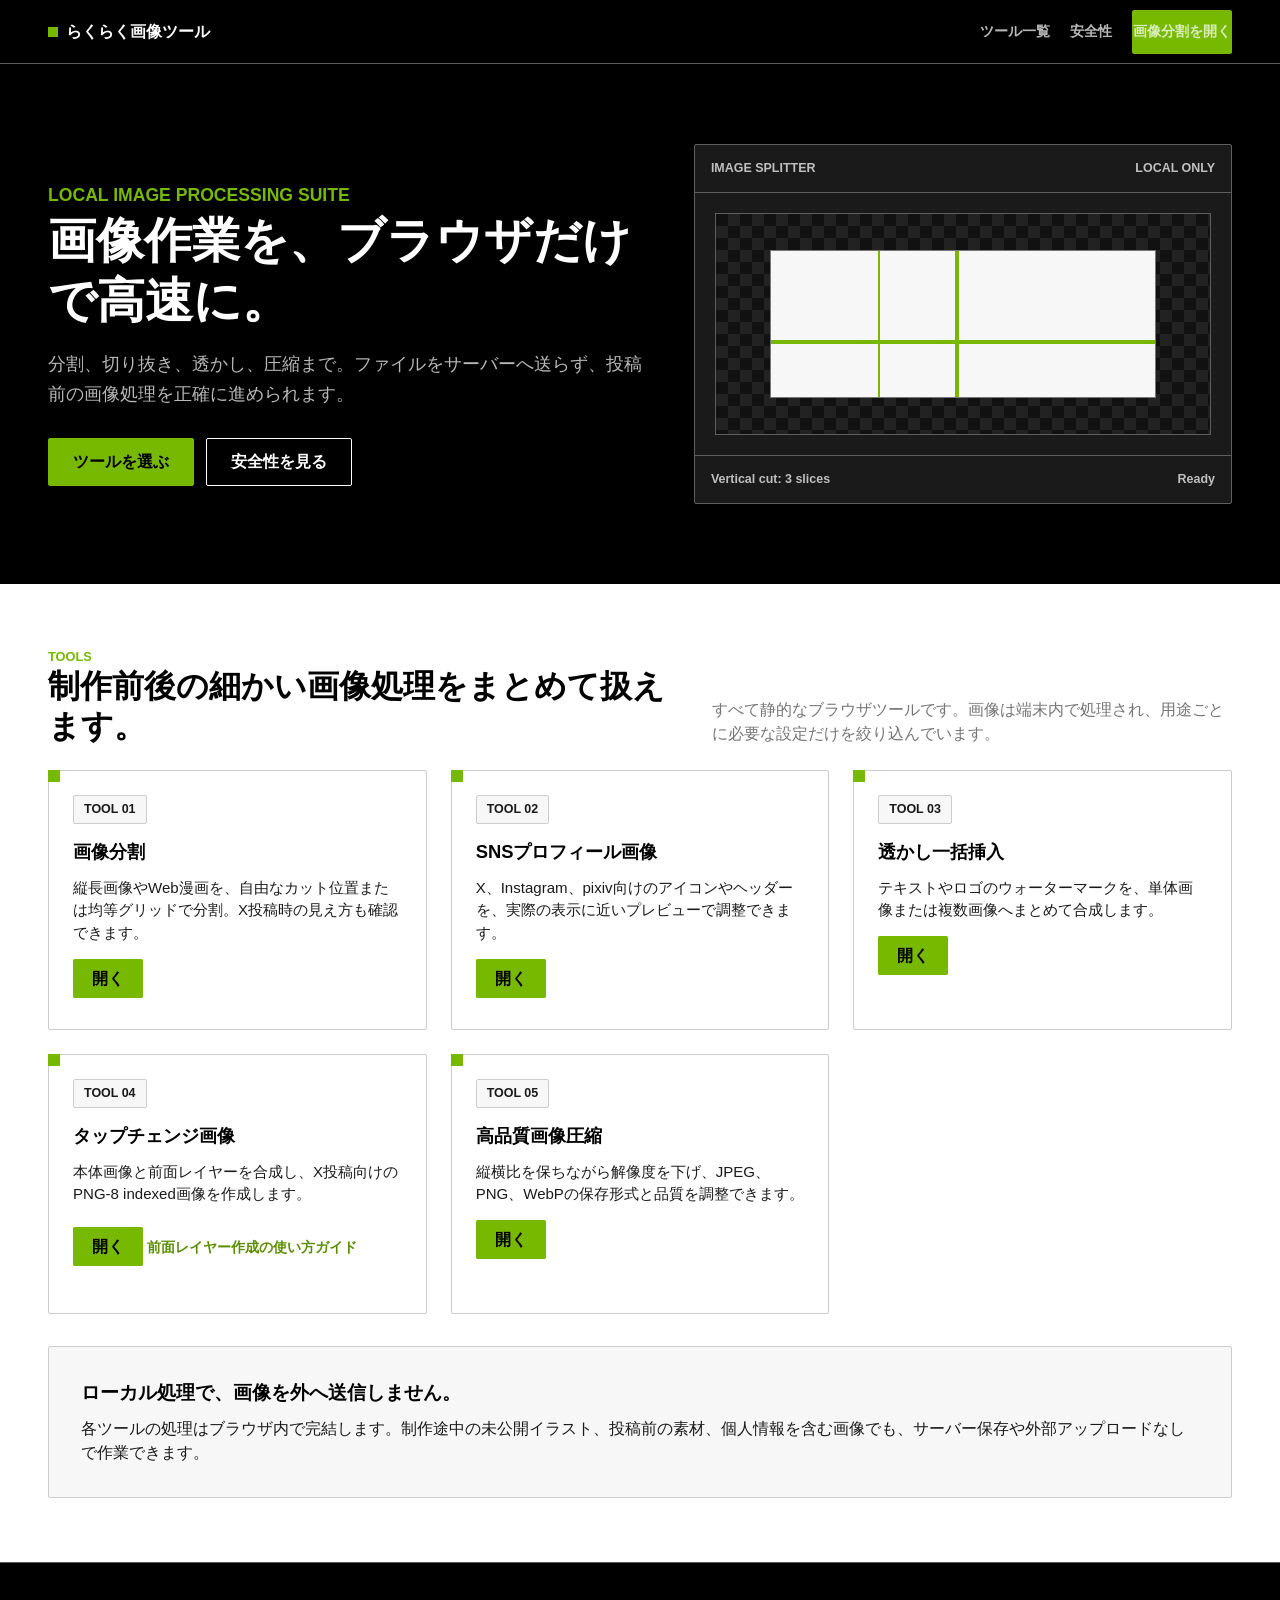
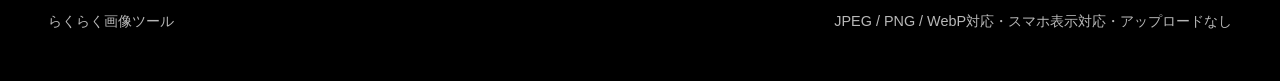
==== commit bca402f8: "前面レイヤー作成UIの整理と操作の安定化、使い方ガイドを追加 tap-change.html: - 自動選択ツールを削除 - 手動ブラシ / 補助ブラシ / 境界投げ縄を同じ大きさのメインボタンに統一" ====
--- a/index.html
+++ b/index.html
@@ -84,6 +84,7 @@
             <h2>タップチェンジ画像</h2>
             <p>本体画像と前面レイヤーを合成し、X投稿向けのPNG-8 indexed画像を作成します。</p>
             <a href="tap-change.html" class="btn">開く</a>
+            <a href="front-layer-guide.html" class="tool-sub-link">前面レイヤー作成の使い方ガイド</a>
           </article>
 
           <article class="tool-card">
--- a/assets/styles.css
+++ b/assets/styles.css
@@ -112,7 +112,7 @@
 .site-cta,
 .btn,
 .btn-primary,
-button:not(.secondary):not(.sns-tab-btn):not(.tab-btn):not(.danger),
+button:not(.secondary):not(.sns-tab-btn):not(.tab-btn):not(.danger):not(.tool-btn):not(.mode-btn),
 .download-btn {
   min-height: 44px;
   border: 1px solid var(--nv-green) !important;
@@ -128,7 +128,7 @@
 .site-cta:hover,
 .btn:hover,
 .btn-primary:hover,
-button:not(.secondary):not(.sns-tab-btn):not(.tab-btn):not(.danger):hover,
+button:not(.secondary):not(.sns-tab-btn):not(.tab-btn):not(.danger):not(.tool-btn):not(.mode-btn):hover,
 .download-btn:hover {
   background: var(--nv-green-dark) !important;
   border-color: var(--nv-green-dark) !important;
@@ -466,9 +466,14 @@
 }
 
 .tool-page .sub,
-.tool-page .lead,
-.tool-hero .sub {
+.tool-hero .sub,
+.tool-hero .lead {
   color: var(--on-dark-muted) !important;
+}
+
+/* 黒帯の外に置かれたリード文。白背景に白文字で消えてしまうのを防ぐ。 */
+.tool-page .lead {
+  color: var(--muted) !important;
 }
 
 .form-group,
@@ -851,3 +856,14 @@
     white-space: normal;
   }
 }
+
+/* 前面レイヤーガイドへの補助リンク（ツールカード内） */
+.tool-card .tool-sub-link {
+  display: inline-block;
+  margin-top: 10px;
+  color: var(--nv-green-dark) !important;
+  font-size: .85rem;
+  font-weight: 700;
+  text-decoration: none;
+}
+.tool-card .tool-sub-link:hover { text-decoration: underline; }
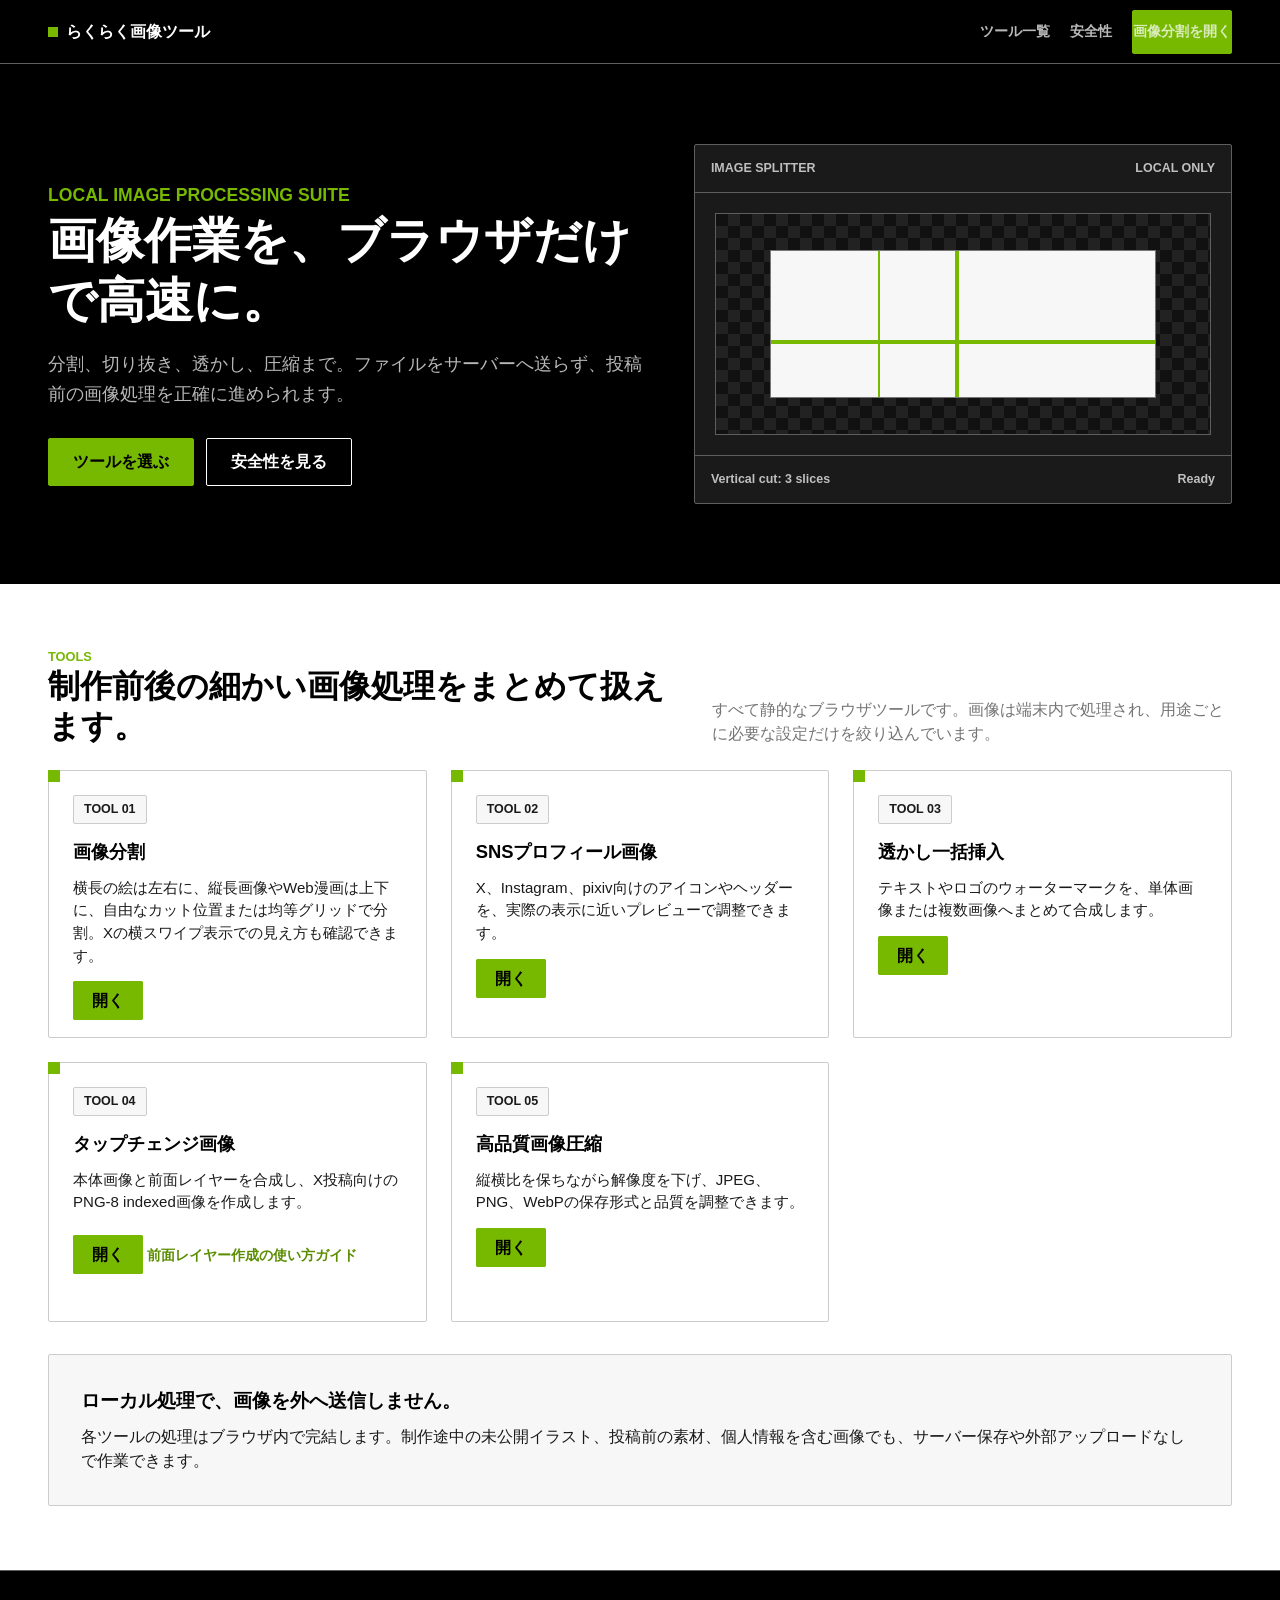
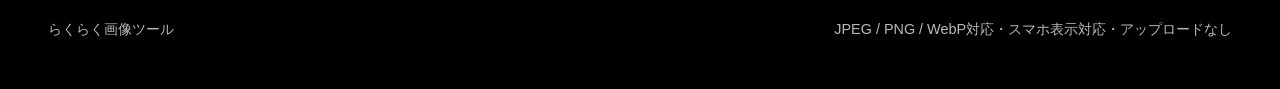
==== commit 8f125d0c: "画像分割を「ちょきちょきカットくん」に改名し、Xの横スワイプ表示に対応 - 横に分割（左→右）モードを追加。横長の画像はこのモードで開始し、おすすめの枚数も表示 - Xのプレビューを2026年7〜8月" ====
--- a/index.html
+++ b/index.html
@@ -5,7 +5,8 @@
   <meta name="viewport" content="width=device-width, initial-scale=1">
   <title>らくらく画像ツール | ブラウザ完結の画像処理ユーティリティ</title>
   <meta name="description" content="画像分割、SNSプロフィール画像作成、透かし挿入、タップチェンジ画像作成、画像縮小など、クリエイターの作業を効率化する無料ツール集です。すべてブラウザ内で安全に処理されます。">
-  <link rel="stylesheet" href="assets/styles.css">
+  <link rel="stylesheet" href="assets/styles.css?v=20261113">
+  <script src="assets/site.js?v=20261113"></script>
   <script async src="https://pagead2.googlesyndication.com/pagead/js/adsbygoogle.js?client=ca-pub-3769360007517865" crossorigin="anonymous"></script>
 </head>
 <body class="home-page">
@@ -61,7 +62,7 @@
           <article class="tool-card">
             <span class="tool-kicker">Tool 01</span>
             <h2>画像分割</h2>
-            <p>縦長画像やWeb漫画を、自由なカット位置または均等グリッドで分割。X投稿時の見え方も確認できます。</p>
+            <p>横長の絵は左右に、縦長画像やWeb漫画は上下に、自由なカット位置または均等グリッドで分割。Xの横スワイプ表示での見え方も確認できます。</p>
             <a href="splitter.html" class="btn">開く</a>
           </article>
 
--- a/assets/styles.css
+++ b/assets/styles.css
@@ -600,32 +600,34 @@
   border-top: 1px solid var(--line) !important;
 }
 
-.splitter-page .container {
+/* 画像分割: 左に設定、右にプレビュー。スマホでは 1 列で、使う順（画像 → モード → プレビュー → 設定 → X の見え方 → 出力）に並べる */
+.splitter-page .split-layout {
   display: grid;
   grid-template-columns: 360px minmax(0, 1fr);
   gap: 18px;
-}
-
-.splitter-page .container > h1,
-.splitter-page .container > .seo-content {
-  grid-column: 1 / -1;
-}
-
-.splitter-page .container > .form-group:nth-of-type(1),
-.splitter-page .container > .form-group:nth-of-type(2),
-.splitter-page #splitProcessBtn {
-  grid-column: 1;
-}
-
-.splitter-page #splitPreviewGroup,
-.splitter-page #xSplitPreviewArea,
-.splitter-page #splitResultArea {
-  grid-column: 2;
+  align-items: start;
+}
+
+.splitter-page .split-side,
+.splitter-page .split-main {
+  display: flex;
+  flex-direction: column;
+  gap: 18px;
+  min-width: 0;
+}
+
+.splitter-page .split-side > *,
+.splitter-page .split-main > * {
+  margin: 0 !important;
+}
+
+.splitter-page .seo-content {
+  margin-top: 18px !important;
 }
 
 .splitter-page #xSplitPreviewArea {
-  margin: 0 0 18px !important;
-  border-color: var(--line) !important;
+  border: 1px solid var(--line) !important;
+  border-radius: var(--radius) !important;
   background: var(--canvas) !important;
 }
 
@@ -681,35 +683,108 @@
     grid-template-columns: repeat(2, minmax(0, 1fr));
   }
 
-  .splitter-page .container {
-    grid-template-columns: 1fr;
-  }
-
-  .splitter-page .container > * {
-    grid-column: 1 !important;
-  }
+  .splitter-page .split-layout {
+    display: flex;
+    flex-direction: column;
+    align-items: stretch;
+  }
+
+  .splitter-page .split-side > *,
+  .splitter-page .split-main > * {
+    min-width: 0;
+    max-width: 100%;
+  }
+
+  .splitter-page .split-side,
+  .splitter-page .split-main {
+    display: contents;
+  }
+
+  .splitter-page #uploadGroup { order: 1; }
+  .splitter-page #splitModeGroup { order: 2; }
+  .splitter-page #splitPreviewGroup { order: 3; }
+  .splitter-page #splitSettingsGroup { order: 4; }
+  .splitter-page #xSplitPreviewArea { order: 5; }
+  .splitter-page #splitProcessBtn { order: 6; }
+  .splitter-page #splitResultArea { order: 7; }
 }
 
 @media (max-width: 720px) {
+  /* スマホでも一段のバーにする。ツールのリンクは横にスクロールし、端はぼかして続きがあると分かるようにする */
   .navbar,
   .site-nav {
     position: static;
-    padding: 14px 20px;
-    align-items: flex-start;
-    flex-direction: column;
-    gap: 8px;
+    min-height: 52px;
+    padding: 0 0 0 14px;
+    flex-direction: row;
+    flex-wrap: nowrap;
+    align-items: center;
+    gap: 12px;
+  }
+
+  .brand,
+  .site-brand {
+    flex: 0 0 auto;
+    min-height: 52px;
+    padding-left: 15px;
+    font-size: .86rem !important;
+  }
+
+  .brand::before,
+  .site-brand::before {
+    width: 8px;
+    height: 8px;
   }
 
   .nav-links,
   .site-links {
+    flex: 1 1 auto;
+    min-width: 0;
+    flex-wrap: nowrap;
     justify-content: flex-start;
-    gap: 4px 14px;
+    gap: 0 16px;
+    padding-right: 16px;
+    overflow-x: auto;
+    overscroll-behavior-x: contain;
+    -webkit-overflow-scrolling: touch;
+    scrollbar-width: none;
+  }
+
+  .nav-links::-webkit-scrollbar,
+  .site-links::-webkit-scrollbar {
+    display: none;
   }
 
   .nav-links a,
   .site-links a {
-    min-height: 44px;
+    flex: 0 0 auto;
+    min-height: 52px;
+    margin-left: 0 !important; /* 各ページに残る古い余白指定（margin-left: 20px）を打ち消し、間隔を gap にそろえる */
+    white-space: nowrap;
     font-size: .82rem !important;
+  }
+
+  .site-links .site-cta {
+    min-height: 36px;
+    padding: 0 12px;
+  }
+
+  .nav-links.can-right,
+  .site-links.can-right {
+    -webkit-mask-image: linear-gradient(90deg, #000 calc(100% - 32px), transparent);
+    mask-image: linear-gradient(90deg, #000 calc(100% - 32px), transparent);
+  }
+
+  .nav-links.can-left,
+  .site-links.can-left {
+    -webkit-mask-image: linear-gradient(90deg, transparent, #000 24px);
+    mask-image: linear-gradient(90deg, transparent, #000 24px);
+  }
+
+  .nav-links.can-left.can-right,
+  .site-links.can-left.can-right {
+    -webkit-mask-image: linear-gradient(90deg, transparent, #000 24px, #000 calc(100% - 32px), transparent);
+    mask-image: linear-gradient(90deg, transparent, #000 24px, #000 calc(100% - 32px), transparent);
   }
 
   .home-hero {
@@ -851,10 +926,23 @@
     font-size: 1.45rem !important;
   }
 
-  .navbar .brand,
-  .site-brand {
-    white-space: normal;
-  }
+}
+
+/* 今いるページのリンク */
+.nav-links a[aria-current="page"],
+.site-links a[aria-current="page"] {
+  color: var(--on-dark) !important;
+  box-shadow: inset 0 -3px 0 var(--nv-green);
+}
+
+/* 一括保存ボタンの下の、スマホ向けの説明 */
+.save-hint {
+  max-width: 520px;
+  margin: 10px auto 0;
+  color: var(--muted);
+  font-size: .82rem;
+  line-height: 1.6;
+  text-align: center;
 }
 
 /* 前面レイヤーガイドへの補助リンク（ツールカード内） */
@@ -867,3 +955,16 @@
   text-decoration: none;
 }
 .tool-card .tool-sub-link:hover { text-decoration: underline; }
+
+/* タップチェンジは前面レイヤー編集の作業領域の広さが作業性に直結するため、
+   このページだけ他のツールページの横幅上限(1180px)を適用しない。 */
+.tap-change-page main {
+  width: min(1680px, calc(100% - 24px)) !important;
+  max-width: none !important;
+}
+
+@media (min-width: 1600px) {
+  .tap-change-page main {
+    width: min(1880px, calc(100% - 28px)) !important;
+  }
+}
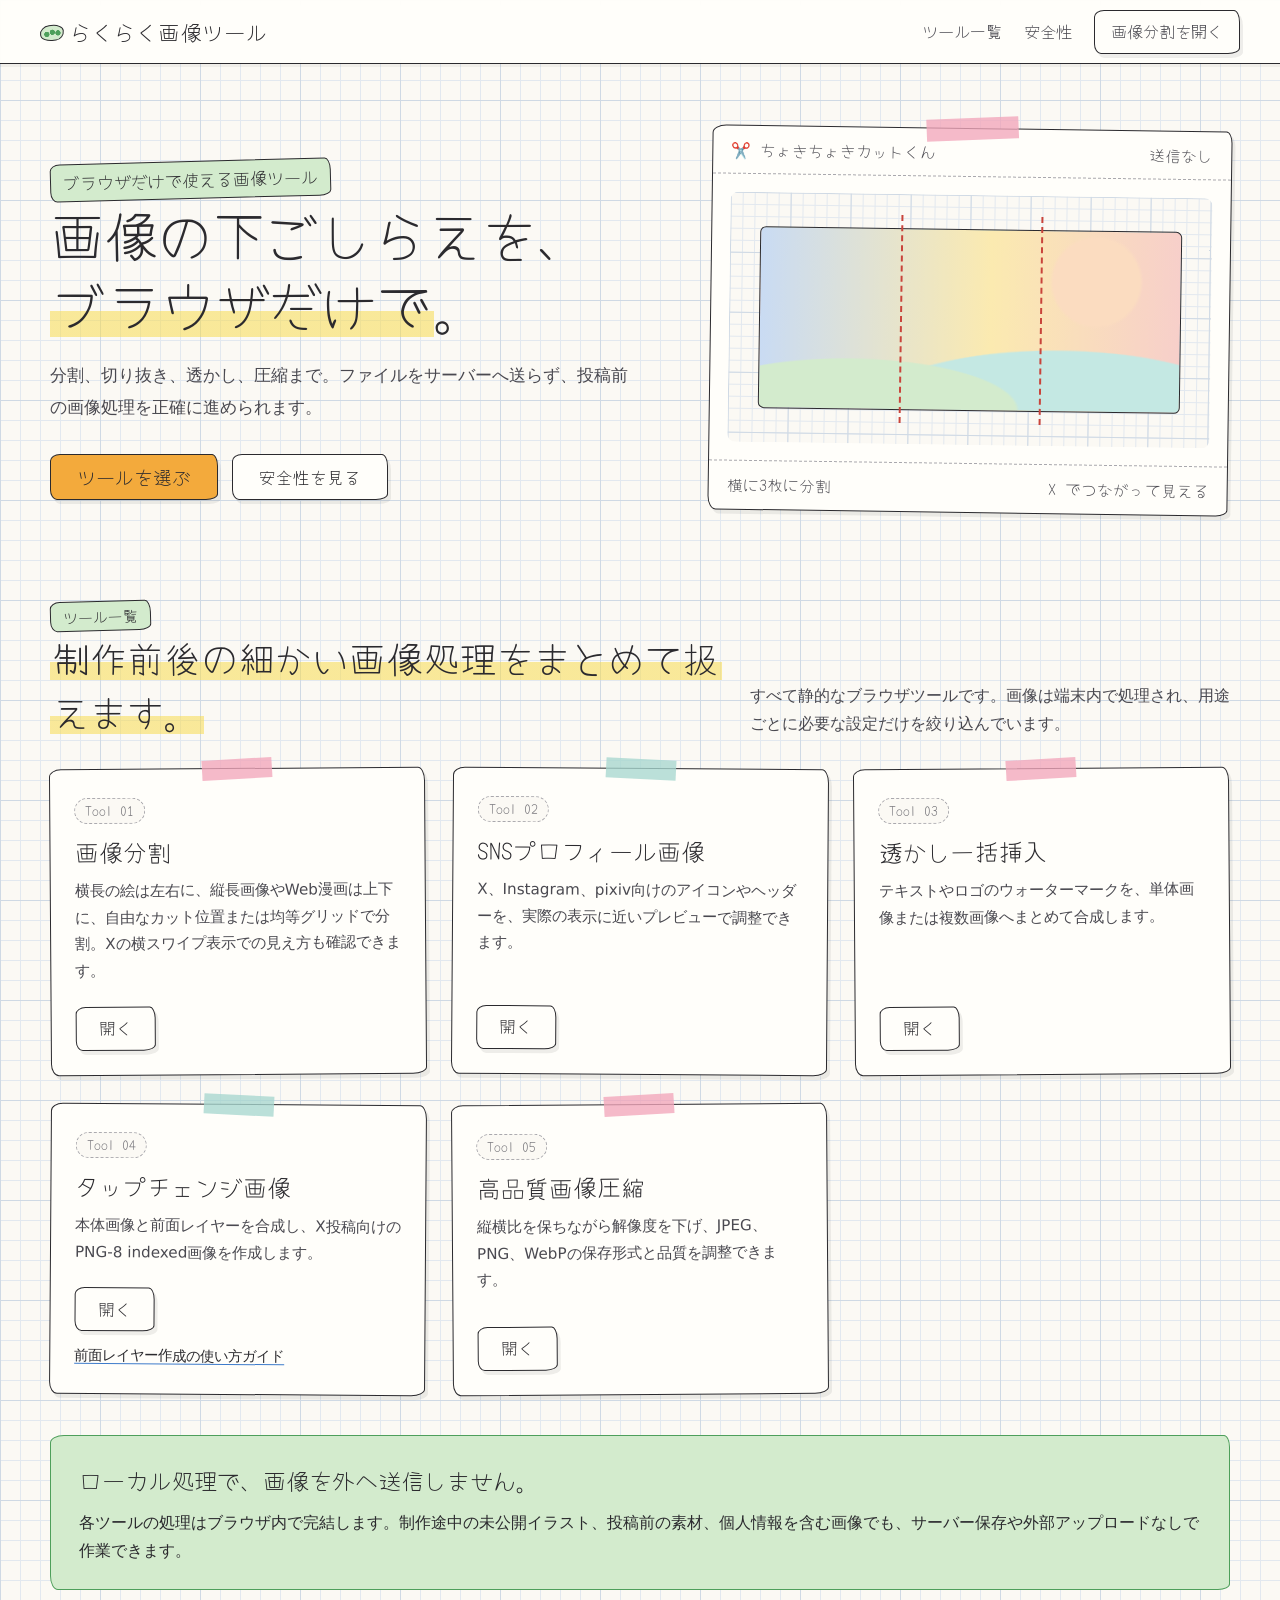
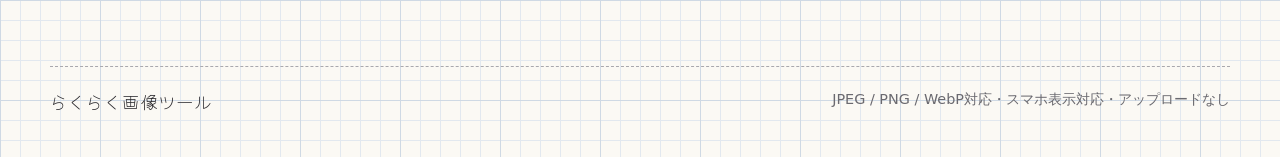
==== commit c1c14178: "サイト全体をえだまめmap に寄せたデザインに作り直し - 生成りの方眼紙の上に、インクの線で描いた紙を置く見た目に（黒い帯と黄緑のボタンをやめる） - 見出し・ボタン・ナビは手書きの Yomogi、" ====
--- a/index.html
+++ b/index.html
@@ -5,7 +5,7 @@
   <meta name="viewport" content="width=device-width, initial-scale=1">
   <title>らくらく画像ツール | ブラウザ完結の画像処理ユーティリティ</title>
   <meta name="description" content="画像分割、SNSプロフィール画像作成、透かし挿入、タップチェンジ画像作成、画像縮小など、クリエイターの作業を効率化する無料ツール集です。すべてブラウザ内で安全に処理されます。">
-  <link rel="stylesheet" href="assets/styles.css?v=20261113">
+  <link rel="stylesheet" href="assets/styles.css?v=20261113b">
   <script src="assets/site.js?v=20261113"></script>
   <script async src="https://pagead2.googlesyndication.com/pagead/js/adsbygoogle.js?client=ca-pub-3769360007517865" crossorigin="anonymous"></script>
 </head>
@@ -22,8 +22,8 @@
   <header class="home-hero">
     <div class="home-hero__inner">
       <div>
-        <p class="home-eyebrow">Local Image Processing Suite</p>
-        <h1>画像作業を、ブラウザだけで高速に。</h1>
+        <p class="home-eyebrow">ブラウザだけで使える画像ツール</p>
+        <h1>画像の下ごしらえを、<br><span class="mark">ブラウザだけで</span>。</h1>
         <p>分割、切り抜き、透かし、圧縮まで。ファイルをサーバーへ送らず、投稿前の画像処理を正確に進められます。</p>
         <div class="hero-actions">
           <a href="#tools" class="site-cta">ツールを選ぶ</a>
@@ -33,15 +33,15 @@
 
       <div class="editor-preview" aria-label="画像分割ツールのプレビュー">
         <div class="editor-preview__bar">
-          <span>IMAGE SPLITTER</span>
-          <span>LOCAL ONLY</span>
+          <span>✂️ ちょきちょきカットくん</span>
+          <span>送信なし</span>
         </div>
         <div class="editor-preview__canvas">
           <div class="editor-preview__image"></div>
         </div>
         <div class="editor-preview__footer">
-          <span>Vertical cut: 3 slices</span>
-          <span>Ready</span>
+          <span>横に3枚に分割</span>
+          <span>X でつながって見える</span>
         </div>
       </div>
     </div>
@@ -52,7 +52,7 @@
       <div class="section__inner">
         <div class="section-heading">
           <div>
-            <p class="home-eyebrow">Tools</p>
+            <p class="home-eyebrow">ツール一覧</p>
             <h2>制作前後の細かい画像処理をまとめて扱えます。</h2>
           </div>
           <p>すべて静的なブラウザツールです。画像は端末内で処理され、用途ごとに必要な設定だけを絞り込んでいます。</p>
--- a/assets/styles.css
+++ b/assets/styles.css
@@ -1,20 +1,42 @@
+@import url("https://fonts.googleapis.com/css2?family=Yomogi&display=swap");
+
+/*
+ * らくらく画像ツール 共通スタイル（2026-11-13 えだまめmap のデザインに寄せて作り直し）
+ *  - 生成りの方眼紙の上に、インクの線（1.5px）で描いた紙を置く
+ *  - 字はいつもインク色。色は線と塗りだけに使う
+ *  - 見出し・ボタンは手書きの Yomogi、本文は読みやすい OS のゴシック
+ *  - 見出しには蛍光ペンを 1 本。塗ったボタン（オレンジ）は、その画面の主な操作 1 つだけ
+ *  - 角は手で切ったように少しゆがませ、影は真下にずらしたインクの影
+ * 色の値は えだまめmap（C:\Users\nogi4\ClaudeCode\doodlemap の src/ui/theme.ts・dist/pages.css）の写し。
+ * 各ツールのページには古い見た目の <style> が残っているので、ここで上書きする（!important が多いのはそのため）。
+ */
 :root {
-  --nv-green: #76b900;
-  --nv-green-dark: #5a8d00;
-  --ink: #000;
-  --body: #1a1a1a;
-  --muted: #757575;
-  --stone: #898989;
-  --canvas: #fff;
-  --soft: #f7f7f7;
-  --line: #ccc;
-  --line-dark: #5e5e5e;
-  --dark: #000;
-  --dark-panel: #1a1a1a;
-  --on-dark: #fff;
-  --on-dark-muted: rgba(255, 255, 255, .72);
-  --radius: 2px;
-  --section: 64px;
+  --paper: #fbf9f4;
+  --grid: #e2e8ef;
+  --grid-major: #cfd9e4;
+  --panel: #fffefa;
+  --hover: #f3f0e8;
+  --ink: #2b2a2e;
+  --ink2: #4a4950;
+  --ink3: #6b6a70;
+  --ink4: #a9a8ad;
+  --select: #3d7bcb;
+  --accent: #f3aa3c;
+  --accent-hover: #f0a02c;
+  --highlighter: rgba(247, 219, 79, .55);
+  --pod: #4e9f5b;
+  --pod-fill: #d3ebcd;
+  --kiiro-fill: #fbeab0;
+  --red-pen: #c9443b;
+  --tape: rgba(242, 167, 188, .78);
+  --tape-mint: rgba(168, 216, 208, .78);
+  --hand: "Yomogi", "Hiragino Maru Gothic ProN", "BIZ UDPGothic", "Noto Sans JP", sans-serif;
+  --body: "Hiragino Sans", "Hiragino Kaku Gothic ProN", "Noto Sans JP", "Yu Gothic UI", "Yu Gothic", Meiryo, system-ui, sans-serif;
+  --r-sheet: 14px 6px 12px 8px / 8px 12px 6px 14px;
+  --r-card: 12px 7px 14px 8px / 8px 14px 7px 12px;
+  --r-btn: 10px 6px 12px 7px / 7px 12px 6px 10px;
+  --shadow: 3px 4px 0 rgba(43, 42, 46, .08);
+  --line: 1.5px solid var(--ink);
   color-scheme: light;
 }
 
@@ -24,32 +46,56 @@
 
 html {
   scroll-behavior: smooth;
-}
-
+  -webkit-text-size-adjust: 100%;
+}
+
+/* 方眼紙: 20px の細い線、100px（5 マス）ごとに太い線 */
 body {
   margin: 0;
-  background: var(--canvas);
-  color: var(--body);
-  font-family: Inter, Arial, "Helvetica Neue", sans-serif;
-  line-height: 1.5;
+  color: var(--ink) !important;
+  font-family: var(--body) !important;
+  line-height: 1.75;
   letter-spacing: 0;
+  background-color: var(--paper) !important;
+  background-image:
+    linear-gradient(var(--grid-major) 1px, transparent 1px),
+    linear-gradient(90deg, var(--grid-major) 1px, transparent 1px),
+    linear-gradient(var(--grid) 1px, transparent 1px),
+    linear-gradient(90deg, var(--grid) 1px, transparent 1px) !important;
+  background-size: 100px 100px, 100px 100px, 20px 20px, 20px 20px !important;
 }
 
 a {
-  color: inherit;
-}
-
+  color: var(--ink);
+  text-decoration-color: var(--select);
+  text-decoration-thickness: 2px;
+  text-underline-offset: 3px;
+}
+
+a:focus-visible,
+button:focus-visible,
+summary:focus-visible,
+input:focus-visible,
+select:focus-visible,
+textarea:focus-visible {
+  outline: 2px dashed var(--select) !important;
+  outline-offset: 3px;
+}
+
+/* ---------- 頭の帯（全ページ共通） ---------- */
 .navbar,
 .site-nav {
   position: sticky;
   top: 0;
   z-index: 20;
   min-height: 64px;
-  padding: 0 48px;
-  background: var(--dark) !important;
-  color: var(--on-dark);
-  border-bottom: 1px solid var(--line-dark);
-  box-shadow: none !important;
+  padding: 0 40px !important;
+  background: rgba(255, 254, 250, .94) !important;
+  -webkit-backdrop-filter: blur(6px);
+  backdrop-filter: blur(6px);
+  color: var(--ink);
+  border-bottom: var(--line);
+  box-shadow: 0 3px 0 rgba(43, 42, 46, .05) !important;
   display: flex;
   align-items: center;
   justify-content: space-between;
@@ -58,19 +104,22 @@
 
 .navbar a,
 .site-nav a {
-  color: var(--on-dark) !important;
+  color: var(--ink) !important;
   text-decoration: none;
-  font-weight: 700;
-}
-
+}
+
+/* ロゴ: 手書きの名前と、えだまめのさやのような緑の丸 */
 .brand,
 .site-brand {
   position: relative;
   display: inline-flex;
   align-items: center;
   min-height: 44px;
-  padding-left: 18px;
-  font-size: 1rem !important;
+  padding-left: 30px;
+  font-family: var(--hand);
+  font-weight: 400 !important;
+  font-size: 1.35rem !important;
+  line-height: 1.1;
   white-space: nowrap;
 }
 
@@ -79,9 +128,18 @@
   content: "";
   position: absolute;
   left: 0;
-  width: 10px;
-  height: 10px;
-  background: var(--nv-green);
+  top: 50%;
+  width: 22px;
+  height: 14px;
+  margin-top: -7px;
+  border: var(--line);
+  border-radius: 10px 12px 9px 13px / 8px 7px 9px 7px;
+  background:
+    radial-gradient(circle at 26% 55%, var(--pod) 0 2.4px, transparent 2.9px),
+    radial-gradient(circle at 52% 45%, var(--pod) 0 2.4px, transparent 2.9px),
+    radial-gradient(circle at 77% 55%, var(--pod) 0 2.4px, transparent 2.9px),
+    var(--pod-fill);
+  transform: rotate(-8deg);
 }
 
 .nav-links,
@@ -89,7 +147,7 @@
   display: flex;
   align-items: center;
   justify-content: flex-end;
-  gap: 20px;
+  gap: 4px 22px;
   flex-wrap: wrap;
 }
 
@@ -98,220 +156,291 @@
   min-height: 44px;
   display: inline-flex;
   align-items: center;
-  color: var(--on-dark-muted) !important;
-  font-size: .9rem !important;
-  font-weight: 700;
+  margin-left: 0 !important;
+  color: var(--ink2) !important;
+  font-family: var(--hand);
+  font-weight: 400 !important;
+  font-size: 1.02rem !important;
 }
 
 .nav-links a:hover,
 .site-links a:hover {
-  color: var(--on-dark) !important;
-  text-decoration: none !important;
-}
-
+  color: var(--ink) !important;
+  text-decoration: underline !important;
+  text-decoration-color: var(--select) !important;
+}
+
+/* 今いるページのリンクには蛍光ペン */
+.nav-links a[aria-current="page"],
+.site-links a[aria-current="page"] {
+  color: var(--ink) !important;
+  background: linear-gradient(transparent 58%, var(--highlighter) 58%, var(--highlighter) 88%, transparent 88%);
+}
+
+/* ---------- ボタン ---------- */
+/* :where() で強さを 0 にして、.active などの指定が必ず勝つようにする */
 .site-cta,
 .btn,
-.btn-primary,
-button:not(.secondary):not(.sns-tab-btn):not(.tab-btn):not(.danger):not(.tool-btn):not(.mode-btn),
-.download-btn {
-  min-height: 44px;
-  border: 1px solid var(--nv-green) !important;
-  border-radius: var(--radius) !important;
-  background: var(--nv-green) !important;
-  color: #000 !important;
-  box-shadow: none !important;
-  font-weight: 700;
-  text-decoration: none;
-  transition: background-color .15s ease, border-color .15s ease;
-}
-
-.site-cta:hover,
-.btn:hover,
-.btn-primary:hover,
-button:not(.secondary):not(.sns-tab-btn):not(.tab-btn):not(.danger):not(.tool-btn):not(.mode-btn):hover,
-.download-btn:hover {
-  background: var(--nv-green-dark) !important;
-  border-color: var(--nv-green-dark) !important;
-  color: #000 !important;
-  transform: none !important;
-}
-
-button:disabled,
-.btn-primary:disabled {
-  background: var(--soft) !important;
-  border-color: var(--line) !important;
-  color: #a7a7a7 !important;
-}
-
-.secondary,
-.btn-secondary,
-button.secondary {
-  min-height: 44px;
-  border: 1px solid var(--line) !important;
-  border-radius: var(--radius) !important;
-  background: var(--canvas) !important;
-  color: var(--ink) !important;
-  box-shadow: none !important;
-  font-weight: 700;
-}
-
-.secondary:hover,
-.btn-secondary:hover,
-button.secondary:hover {
-  border-color: var(--nv-green) !important;
-  background: var(--canvas) !important;
-  transform: none !important;
-}
-
-.btn-outline {
+.btn-outline,
+.download-btn,
+button:where(:not(.sns-tab-btn):not(.tab-btn):not(.tool-btn):not(.mode-btn):not(.danger)) {
   min-height: 44px;
   display: inline-flex;
   align-items: center;
   justify-content: center;
-  padding: 11px 22px;
-  border: 1px solid var(--on-dark);
-  border-radius: var(--radius);
-  color: var(--on-dark);
-  text-decoration: none;
-  font-weight: 700;
-}
-
+  gap: 6px;
+  padding: 8px 16px;
+  border: var(--line) !important;
+  border-radius: var(--r-btn) !important;
+  background: var(--panel) !important;
+  color: var(--ink) !important;
+  box-shadow: var(--shadow) !important;
+  font-family: var(--hand) !important;
+  font-weight: 400 !important;
+  font-size: 1.05rem;
+  line-height: 1.25;
+  text-align: center;
+  text-decoration: none !important;
+  cursor: pointer;
+  transition: transform 120ms cubic-bezier(.2, .8, .2, 1), background-color 120ms;
+}
+
+.site-cta:hover,
+.btn:hover,
+.btn-outline:hover,
+.download-btn:hover,
+button:where(:not(.sns-tab-btn):not(.tab-btn):not(.tool-btn):not(.mode-btn):not(.danger)):hover {
+  background: var(--hover) !important;
+  transform: none;
+}
+
+.site-cta:active,
+.btn:active,
+.download-btn:active,
+button:where(:not(.sns-tab-btn):not(.tab-btn):not(.tool-btn):not(.mode-btn):not(.danger)):active {
+  transform: translateY(1px);
+  box-shadow: 1px 2px 0 rgba(43, 42, 46, .08) !important;
+}
+
+/* 主な操作（出力する・ツールを選ぶ）だけオレンジで塗る */
+.btn-primary,
+.home-hero .site-cta {
+  background: var(--accent) !important;
+  font-size: 1.2rem;
+}
+
+.btn-primary:hover,
+.home-hero .site-cta:hover {
+  background: var(--accent-hover) !important;
+}
+
+/* 保存は、えだまめの緑 */
+.download-btn,
+.btn-warning {
+  background: var(--pod-fill) !important;
+}
+
+.download-btn:hover,
+.btn-warning:hover {
+  background: #c3e3bb !important;
+}
+
+button:disabled,
+button:disabled:hover,
+.btn-primary:disabled {
+  background: var(--paper) !important;
+  border-style: dashed !important;
+  border-color: var(--ink4) !important;
+  color: var(--ink3) !important;
+  box-shadow: none !important;
+  cursor: not-allowed;
+  transform: none;
+}
+
+/* 選んでいるもの（タブ・倍率など）は黄色のマーカー */
+.sns-tab-btn,
+.tab-btn,
+.mode-btn {
+  border-radius: var(--r-btn) !important;
+  box-shadow: none !important;
+  font-family: var(--hand) !important;
+}
+
+.sns-tab-btn.active,
+.tab-btn.active,
+.mode-btn.active,
+button.active {
+  border: var(--line) !important;
+  background: var(--kiiro-fill) !important;
+  color: var(--ink) !important;
+  box-shadow: inset 0 -3px 0 rgba(43, 42, 46, .08) !important;
+}
+
+/* ---------- トップページ ---------- */
 .home-hero {
-  background: var(--dark);
-  color: var(--on-dark);
-  min-height: 520px;
-  display: grid;
-  align-items: center;
-  padding: 80px 48px;
+  padding: 64px 40px 40px;
 }
 
 .home-hero__inner {
-  width: min(1280px, 100%);
+  width: min(1180px, 100%);
   margin: 0 auto;
   display: grid;
-  grid-template-columns: minmax(0, 1fr) minmax(420px, .9fr);
+  grid-template-columns: minmax(0, 1fr) minmax(380px, .85fr);
   gap: 48px;
   align-items: center;
 }
 
+/* 小さな札（えだまめの緑のシール） */
 .eyebrow,
 .home-eyebrow {
-  margin: 0 0 12px;
-  color: var(--nv-green) !important;
-  font-size: .8rem;
-  font-weight: 700;
-  line-height: 1.43;
-  text-transform: uppercase;
+  display: inline-block;
+  margin: 0 0 14px;
+  padding: 2px 12px;
+  border: var(--line);
+  border-radius: var(--r-btn);
+  background: var(--pod-fill);
+  color: var(--ink) !important;
+  font-family: var(--hand);
+  font-size: .95rem;
+  line-height: 1.6;
+  transform: rotate(-1.5deg);
 }
 
 .home-hero h1 {
   margin: 0;
-  max-width: 720px;
-  color: var(--on-dark);
-  font-size: clamp(2.25rem, 4.2vw, 3rem);
-  font-weight: 700;
-  line-height: 1.25;
-  letter-spacing: 0;
+  color: var(--ink);
+  font-family: var(--hand);
+  font-weight: 400;
+  font-size: clamp(2.2rem, 5.2vw, 3.4rem);
+  line-height: 1.3;
+  word-break: keep-all;
+  overflow-wrap: anywhere;
+}
+
+.home-hero h1 .mark,
+.section-heading h2 {
+  background: linear-gradient(transparent 60%, var(--highlighter) 60%, var(--highlighter) 92%, transparent 92%);
+  -webkit-box-decoration-break: clone;
+  box-decoration-break: clone;
+  padding-inline: 3px;
 }
 
 .home-hero p {
-  max-width: 620px;
-  margin: 18px 0 0;
-  color: var(--on-dark-muted);
-  font-size: 1.1rem;
-  line-height: 1.75;
+  max-width: 34em;
+  margin: 20px 0 0;
+  color: var(--ink2);
+  font-size: 1.08rem;
+  line-height: 1.85;
 }
 
 .hero-actions {
   display: flex;
-  gap: 12px;
+  gap: 14px;
   flex-wrap: wrap;
-  margin-top: 28px;
+  margin-top: 30px;
 }
 
 .hero-actions a {
-  padding: 11px 24px;
-}
-
+  padding: 10px 26px;
+}
+
+/* 表紙の絵: 方眼に置いた 1 枚の絵を、赤ペンの破線で 3 つに切る */
 .editor-preview {
-  border: 1px solid var(--line-dark);
-  background: var(--dark-panel);
-  border-radius: var(--radius);
-  min-height: 360px;
+  position: relative;
+  border: var(--line);
+  border-radius: var(--r-sheet);
+  background: var(--panel);
+  box-shadow: var(--shadow);
   display: grid;
   grid-template-rows: auto 1fr auto;
+  transform: rotate(.8deg);
+}
+
+.editor-preview::before {
+  content: "";
+  position: absolute;
+  top: -11px;
+  left: 50%;
+  width: 92px;
+  height: 22px;
+  margin-left: -46px;
+  background: var(--tape);
+  transform: rotate(-3deg);
 }
 
 .editor-preview__bar,
 .editor-preview__footer {
-  min-height: 48px;
-  padding: 12px 16px;
-  border-bottom: 1px solid var(--line-dark);
+  min-height: 46px;
+  padding: 10px 18px;
   display: flex;
   align-items: center;
   justify-content: space-between;
-  color: var(--on-dark-muted);
-  font-size: .78rem;
-  font-weight: 700;
+  gap: 12px;
+  color: var(--ink2);
+  font-family: var(--hand);
+  font-size: .98rem;
+}
+
+.editor-preview__bar {
+  border-bottom: 1.5px dashed var(--ink4);
 }
 
 .editor-preview__footer {
-  border-top: 1px solid var(--line-dark);
-  border-bottom: 0;
+  border-top: 1.5px dashed var(--ink4);
 }
 
 .editor-preview__canvas {
   position: relative;
-  margin: 20px;
-  border: 1px solid var(--line-dark);
-  background:
-    linear-gradient(45deg, #222 25%, transparent 25%),
-    linear-gradient(-45deg, #222 25%, transparent 25%),
-    linear-gradient(45deg, transparent 75%, #222 75%),
-    linear-gradient(-45deg, transparent 75%, #222 75%);
-  background-color: #111;
-  background-size: 24px 24px;
-  background-position: 0 0, 0 12px, 12px -12px, -12px 0;
+  min-height: 250px;
+  margin: 18px;
   overflow: hidden;
+  border-radius: 8px;
+  background-color: var(--paper);
+  background-image:
+    linear-gradient(var(--grid-major) 1px, transparent 1px),
+    linear-gradient(90deg, var(--grid-major) 1px, transparent 1px),
+    linear-gradient(var(--grid) 1px, transparent 1px),
+    linear-gradient(90deg, var(--grid) 1px, transparent 1px);
+  background-size: 60px 60px, 60px 60px, 12px 12px, 12px 12px;
 }
 
 .editor-preview__image {
   position: absolute;
-  inset: 36px 54px;
-  border: 1px solid #777;
+  inset: 34px 30px;
+  border: var(--line);
+  border-radius: 6px;
   background:
-    linear-gradient(90deg, transparent 0 48%, var(--nv-green) 48% 49%, transparent 49% 100%),
-    linear-gradient(0deg, transparent 0 38%, var(--nv-green) 38% 39%, transparent 39% 100%),
-    #f7f7f7;
+    radial-gradient(ellipse 40% 28% at 22% 100%, var(--pod-fill) 0 98%, transparent 100%),
+    radial-gradient(ellipse 46% 34% at 72% 100%, #c4e8e3 0 98%, transparent 100%),
+    radial-gradient(circle at 80% 28%, #fbdcc0 0 12%, transparent 13%),
+    linear-gradient(90deg, #c9dbf3, #fbeab0 55%, #f7cfca);
 }
 
 .editor-preview__image::before,
 .editor-preview__image::after {
   content: "";
   position: absolute;
-  background: var(--nv-green);
+  top: -14px;
+  bottom: -14px;
+  width: 0;
+  border-left: 2.5px dashed var(--red-pen);
 }
 
 .editor-preview__image::before {
-  left: 28%;
-  top: 0;
-  bottom: 0;
-  width: 2px;
+  left: 33.3%;
 }
 
 .editor-preview__image::after {
-  left: 0;
-  right: 0;
-  top: 62%;
-  height: 2px;
-}
-
+  left: 66.6%;
+}
+
+/* ---------- セクション ---------- */
 .section {
-  padding: var(--section) 48px;
+  padding: 48px 40px;
 }
 
 .section__inner {
-  width: min(1280px, 100%);
+  width: min(1180px, 100%);
   margin: 0 auto;
 }
 
@@ -320,58 +449,77 @@
   justify-content: space-between;
   gap: 24px;
   align-items: end;
-  margin-bottom: 24px;
+  margin-bottom: 30px;
+}
+
+.section-heading .home-eyebrow {
+  display: block;
+  width: fit-content;
 }
 
 .section-heading h2 {
+  display: inline;
   margin: 0;
-  border: 0;
-  padding: 0;
   color: var(--ink);
-  font-size: clamp(1.5rem, 2.5vw, 2.25rem);
-  line-height: 1.25;
+  font-family: var(--hand);
+  font-weight: 400;
+  font-size: clamp(1.6rem, 3vw, 2.3rem);
+  line-height: 1.45;
 }
 
 .section-heading p {
-  max-width: 520px;
+  max-width: 30em;
   margin: 0;
-  color: var(--muted);
+  color: var(--ink2);
 }
 
 .tool-grid {
   display: grid;
   grid-template-columns: repeat(3, minmax(0, 1fr));
-  gap: 24px;
-}
-
+  gap: 30px 26px;
+}
+
+/* ツールの札: 紙をマスキングテープで留めたように */
 .tool-card {
   position: relative;
-  min-height: 260px;
-  padding: 24px !important;
-  border: 1px solid var(--line) !important;
-  border-radius: var(--radius) !important;
-  background: var(--canvas) !important;
-  box-shadow: none !important;
+  display: flex;
+  flex-direction: column;
+  min-height: 240px;
+  padding: 28px 24px 24px !important;
+  border: var(--line) !important;
+  border-radius: var(--r-card) !important;
+  background: var(--panel) !important;
+  box-shadow: var(--shadow) !important;
   text-align: left !important;
-  align-items: stretch !important;
-}
-
-.tool-card::before,
-.form-group::before,
-aside::before,
-.panel::before {
+}
+
+.tool-card::before {
   content: "";
   position: absolute;
-  top: -1px;
-  left: -1px;
-  width: 12px;
-  height: 12px;
-  background: var(--nv-green);
+  top: -10px;
+  left: 50%;
+  width: 70px;
+  height: 20px;
+  margin-left: -35px;
+  background: var(--tape);
+  transform: rotate(-3deg);
+}
+
+.tool-card:nth-child(even)::before {
+  background: var(--tape-mint);
+  transform: rotate(2.5deg);
+}
+
+.tool-card:nth-child(odd) {
+  transform: rotate(-.4deg);
+}
+
+.tool-card:nth-child(even) {
+  transform: rotate(.4deg);
 }
 
 .tool-card:hover {
-  transform: none !important;
-  border-color: var(--ink) !important;
+  transform: rotate(0) translateY(-2px);
 }
 
 .tool-icon {
@@ -383,60 +531,98 @@
   position: static !important;
   display: inline-flex;
   width: fit-content;
-  margin-bottom: 16px;
-  padding: 4px 10px !important;
-  border: 1px solid var(--line) !important;
-  border-radius: var(--radius) !important;
-  background: var(--soft) !important;
-  color: var(--body) !important;
-  font-size: .78rem !important;
-  font-weight: 700;
-  text-transform: uppercase;
+  margin-bottom: 12px;
+  padding: 0 10px !important;
+  border: 1.5px dashed var(--ink4) !important;
+  border-radius: 999px !important;
+  background: var(--paper) !important;
+  color: var(--ink3) !important;
+  font-family: var(--hand);
+  font-size: .85rem !important;
+  font-weight: 400;
+  text-transform: none;
 }
 
 .tool-card h2 {
-  margin: 0 0 12px !important;
-  color: var(--ink) !important;
-  font-size: 1.15rem !important;
+  margin: 0 0 10px !important;
+  color: var(--ink) !important;
+  font-family: var(--hand);
+  font-weight: 400;
+  font-size: 1.5rem !important;
   line-height: 1.35;
 }
 
 .tool-card p {
   margin: 0 0 22px !important;
-  color: var(--body) !important;
-  font-size: .94rem !important;
+  color: var(--ink2) !important;
+  font-size: .95rem !important;
   flex: 1;
 }
 
 .tool-card .btn {
   width: fit-content;
   min-width: 0;
-  padding: 10px 18px;
-}
-
+  padding: 8px 22px;
+}
+
+.tool-card .tool-sub-link {
+  display: inline-block;
+  margin-top: 12px;
+  color: var(--ink) !important;
+  font-size: .9rem;
+  text-decoration: underline;
+  text-decoration-color: var(--select);
+}
+
+/* ブラウザの中だけで処理する、の札 */
 .privacy-strip {
-  margin-top: 32px;
-  padding: 32px;
-  border: 1px solid var(--line);
-  border-radius: var(--radius);
-  background: var(--soft);
+  margin-top: 40px;
+  padding: 24px 28px;
+  border: 1.5px solid var(--pod);
+  border-radius: var(--r-sheet);
+  background: var(--pod-fill);
 }
 
 .privacy-strip h3 {
-  margin: 0 0 10px;
+  margin: 0 0 8px;
   color: var(--ink);
+  font-family: var(--hand);
+  font-weight: 400;
+  font-size: 1.45rem;
 }
 
 .privacy-strip p {
   margin: 0;
-  color: var(--body);
-}
-
+  color: var(--ink);
+}
+
+footer.site-footer {
+  padding: 28px 40px 40px;
+  color: var(--ink3);
+}
+
+footer.site-footer .section__inner {
+  display: flex;
+  justify-content: space-between;
+  gap: 12px 24px;
+  flex-wrap: wrap;
+  padding-top: 20px;
+  border-top: 1.5px dashed var(--ink4);
+  font-size: .9rem;
+}
+
+footer.site-footer .section__inner span:first-child {
+  color: var(--ink);
+  font-family: var(--hand);
+  font-size: 1.1rem;
+}
+
+/* ---------- ツールのページ ---------- */
 .tool-page .container,
 .tool-page main {
   width: min(1180px, calc(100% - 48px)) !important;
   max-width: 1180px !important;
-  margin: 24px auto 48px !important;
+  margin: 28px auto 56px !important;
 }
 
 .tool-page .container {
@@ -446,36 +632,54 @@
   padding: 0 !important;
 }
 
-.tool-page h1,
+/* ページの見出し: 手書きの大きな字に蛍光ペン */
+.tool-page h1 {
+  display: block !important;
+  width: fit-content !important;
+  max-width: 100%;
+  margin: 8px 0 22px !important;
+  padding: 0 4px !important;
+  border: 0 !important;
+  border-radius: 0 !important;
+  background: linear-gradient(transparent 60%, var(--highlighter) 60%, var(--highlighter) 92%, transparent 92%) !important;
+  color: var(--ink) !important;
+  box-shadow: none !important;
+  font-family: var(--hand) !important;
+  font-weight: 400 !important;
+  font-size: clamp(1.8rem, 3.4vw, 2.6rem) !important;
+  line-height: 1.35;
+  text-align: left !important;
+}
+
 .tool-hero {
   margin: 0 auto 18px !important;
-  padding: 28px 32px !important;
+  padding: 0 !important;
   border: 0 !important;
-  border-radius: 0 !important;
-  background: var(--dark) !important;
-  color: var(--on-dark) !important;
+  background: transparent !important;
+  color: var(--ink) !important;
   box-shadow: none !important;
   text-align: left !important;
 }
 
-.tool-page h1 {
-  display: block !important;
-  width: 100% !important;
-  font-size: clamp(1.55rem, 2.5vw, 2.25rem) !important;
-  line-height: 1.25;
+.tool-hero h1 {
+  margin-bottom: 10px !important;
 }
 
 .tool-page .sub,
 .tool-hero .sub,
-.tool-hero .lead {
-  color: var(--on-dark-muted) !important;
-}
-
-/* 黒帯の外に置かれたリード文。白背景に白文字で消えてしまうのを防ぐ。 */
+.tool-hero .lead,
 .tool-page .lead {
-  color: var(--muted) !important;
-}
-
+  color: var(--ink2) !important;
+}
+
+.tool-page h2,
+.tool-page h3 {
+  font-family: var(--hand);
+  font-weight: 400 !important;
+  color: var(--ink) !important;
+}
+
+/* 紙（設定・プレビュー・説明の枠） */
 .form-group,
 aside,
 .viewer,
@@ -484,17 +688,30 @@
 .seo-text,
 .bottom-info,
 .guide-panel,
-details,
 .result-item,
 .x-preview-box,
 .x-profile-mockup,
 .ig-profile-mockup,
-.px-profile-mockup {
+.px-profile-mockup,
+#xSplitPreviewArea {
   position: relative;
-  border: 1px solid var(--line) !important;
-  border-radius: var(--radius) !important;
-  background: var(--canvas) !important;
+  border: var(--line) !important;
+  border-radius: var(--r-sheet) !important;
+  background: var(--panel) !important;
+  box-shadow: var(--shadow) !important;
+}
+
+/* 紙の中の小さな枠は、線を細い破線にして重く見せない */
+details {
+  border: 1.5px dashed var(--ink4) !important;
+  border-radius: var(--r-card) !important;
+  background: var(--paper) !important;
   box-shadow: none !important;
+}
+
+summary {
+  font-family: var(--hand);
+  cursor: pointer;
 }
 
 .form-group,
@@ -505,10 +722,32 @@
   padding: 24px !important;
 }
 
+.tool-page .seo-content,
+.tool-page .seo-text,
+.tool-page .bottom-info {
+  color: var(--ink2) !important;
+}
+
+/* 古い見た目の角の印は使わない */
+.tool-card .tool-kicker::before,
+.form-group::before,
+aside::before,
+.panel::before {
+  content: none !important;
+}
+
 label {
   color: var(--ink) !important;
-  font-size: .9rem;
+  font-size: .92rem;
   font-weight: 700;
+}
+
+/* 枠の最初の見出しのような label は手書きで */
+.form-group > label:first-child {
+  margin-bottom: 10px !important;
+  font-family: var(--hand);
+  font-weight: 400 !important;
+  font-size: 1.2rem !important;
 }
 
 input[type="file"],
@@ -518,12 +757,13 @@
 input[type="color"],
 select,
 textarea {
-  border: 1px solid var(--line) !important;
-  border-radius: var(--radius) !important;
-  background: var(--canvas) !important;
+  border: 1.5px solid var(--ink4) !important;
+  border-radius: 8px !important;
+  background: var(--panel) !important;
   color: var(--ink) !important;
   box-shadow: none !important;
-  accent-color: var(--nv-green);
+  accent-color: var(--pod);
+  font-family: var(--body);
 }
 
 input[type="file"],
@@ -532,79 +772,122 @@
 select,
 textarea {
   min-height: 44px;
-  padding: 10px 12px !important;
+  padding: 8px 12px !important;
+}
+
+input[type="range"] {
+  border: 0 !important;
+  background: transparent !important;
 }
 
 input:focus,
 select:focus,
-textarea:focus,
-button:focus-visible,
-a:focus-visible {
-  outline: 2px solid var(--nv-green);
-  outline-offset: 2px;
-}
-
-.radio-group label,
-.sns-tab-btn,
-.tab-btn {
-  border-radius: var(--radius) !important;
-  box-shadow: none !important;
+textarea:focus {
+  border-color: var(--ink) !important;
+}
+
+input[type="file"]::file-selector-button {
+  margin-right: 12px;
+  padding: 6px 14px;
+  border: var(--line);
+  border-radius: var(--r-btn);
+  background: var(--paper);
+  color: var(--ink);
+  font-family: var(--hand);
+  font-size: 1rem;
+  cursor: pointer;
+}
+
+input[type="file"]::file-selector-button:hover {
+  background: var(--hover);
 }
 
 .radio-group label {
   min-height: 44px;
-  border: 1px solid var(--line) !important;
-  background: var(--canvas) !important;
+  border: 1.5px solid var(--ink4) !important;
+  border-radius: var(--r-btn) !important;
+  background: var(--panel) !important;
+  box-shadow: none !important;
+  font-family: var(--body);
+  font-weight: 400 !important;
+}
+
+.radio-group label:has(input:checked) {
+  border-color: var(--ink) !important;
+  background: var(--kiiro-fill) !important;
 }
 
 .radio-group input[type="radio"]:checked + span {
   color: var(--ink) !important;
 }
 
-.sns-tab-btn.active,
-.tab-btn.active,
-button.active {
-  border-color: var(--ink) !important;
-  background: var(--ink) !important;
-  color: var(--on-dark) !important;
-  box-shadow: none !important;
-}
-
+/* 画像を置く台（透けた所が分かる市松） */
 .preview-container,
 .canvas-wrap,
 .crop-workspace {
-  border: 1px solid var(--line) !important;
-  border-radius: var(--radius) !important;
-  background-color: #fafafa !important;
+  border: 1.5px dashed var(--ink4) !important;
+  border-radius: 10px !important;
+  background-color: var(--panel) !important;
   background-image:
-    linear-gradient(45deg, #e8edf1 25%, transparent 25%),
-    linear-gradient(-45deg, #e8edf1 25%, transparent 25%),
-    linear-gradient(45deg, transparent 75%, #e8edf1 75%),
-    linear-gradient(-45deg, transparent 75%, #e8edf1 75%) !important;
-  background-size: 24px 24px !important;
-  background-position: 0 0, 0 12px, 12px -12px, -12px 0 !important;
+    linear-gradient(45deg, #efece4 25%, transparent 25%),
+    linear-gradient(-45deg, #efece4 25%, transparent 25%),
+    linear-gradient(45deg, transparent 75%, #efece4 75%),
+    linear-gradient(-45deg, transparent 75%, #efece4 75%) !important;
+  background-size: 20px 20px !important;
+  background-position: 0 0, 0 10px, 10px -10px, -10px 0 !important;
 }
 
 canvas,
 #previewCanvas,
 #cropCanvas,
 #finalCanvas {
-  border: 1px solid var(--line) !important;
-  border-radius: var(--radius) !important;
+  border: 1px solid var(--ink4) !important;
+  border-radius: 4px !important;
   box-shadow: none !important;
 }
 
 #splitResultArea,
 #cropResultArea,
 #resultArea {
-  border-top: 1px solid var(--line) !important;
-}
-
-/* 画像分割: 左に設定、右にプレビュー。スマホでは 1 列で、使う順（画像 → モード → プレビュー → 設定 → X の見え方 → 出力）に並べる */
+  border-top: 1.5px dashed var(--ink4) !important;
+}
+
+.cut-point-row,
+.pill,
+.drop,
+.stamp-box {
+  border: 1.5px dashed var(--ink4) !important;
+  border-radius: 10px !important;
+  background: var(--paper) !important;
+  color: var(--ink) !important;
+}
+
+.viewerbar {
+  border-bottom: 1.5px dashed var(--ink4) !important;
+}
+
+.tool-page .mockup-title,
+.tool-page #xSplitPreviewArea h2,
+.tool-page #splitResultArea h2,
+.tool-page #cropResultArea h2,
+.tool-page #resultArea h2 {
+  color: var(--ink) !important;
+  font-family: var(--hand);
+  font-weight: 400;
+}
+
+.tool-page .x-dummy-icon,
+.tool-page .x-icon-area,
+.tool-page .ig-icon-area,
+.tool-page .px-icon-area {
+  box-shadow: none !important;
+}
+
+/* ---------- 画像分割: 左に設定、右にプレビュー。スマホでは使う順に 1 列 ---------- */
 .splitter-page .split-layout {
   display: grid;
   grid-template-columns: 360px minmax(0, 1fr);
-  gap: 18px;
+  gap: 22px;
   align-items: start;
 }
 
@@ -612,7 +895,7 @@
 .splitter-page .split-main {
   display: flex;
   flex-direction: column;
-  gap: 18px;
+  gap: 22px;
   min-width: 0;
 }
 
@@ -622,61 +905,36 @@
 }
 
 .splitter-page .seo-content {
-  margin-top: 18px !important;
-}
-
-.splitter-page #xSplitPreviewArea {
-  border: 1px solid var(--line) !important;
-  border-radius: var(--radius) !important;
-  background: var(--canvas) !important;
-}
-
-.cut-point-row {
-  border: 1px solid var(--line) !important;
-  border-radius: var(--radius) !important;
-  background: var(--soft) !important;
-}
-
-.viewerbar {
-  border-bottom: 1px solid var(--line) !important;
-}
-
-.pill {
-  border: 1px solid var(--line) !important;
-  border-radius: var(--radius) !important;
-  background: var(--soft) !important;
-  color: var(--body) !important;
-}
-
-.drop,
-.stamp-box {
-  border: 1px solid var(--line) !important;
-  border-radius: var(--radius) !important;
-  background: var(--soft) !important;
-}
-
-footer.site-footer {
-  padding: 48px;
-  background: var(--dark);
-  color: var(--on-dark-muted);
-  border-top: 1px solid var(--line-dark);
-}
-
-footer.site-footer .section__inner {
-  display: flex;
-  justify-content: space-between;
-  gap: 24px;
-  flex-wrap: wrap;
-  font-size: .9rem;
-}
-
+  margin-top: 26px !important;
+}
+
+/* タップチェンジは前面レイヤー編集の作業領域の広さが作業性に直結するため、
+   このページだけ他のツールページの横幅上限(1180px)を適用しない。 */
+.tap-change-page main {
+  width: min(1680px, calc(100% - 24px)) !important;
+  max-width: none !important;
+}
+
+@media (min-width: 1600px) {
+  .tap-change-page main {
+    width: min(1880px, calc(100% - 28px)) !important;
+  }
+}
+
+/* 一括保存ボタンの下の、スマホ向けの説明 */
+.save-hint {
+  max-width: 520px;
+  margin: 10px auto 0;
+  color: var(--ink3);
+  font-size: .85rem;
+  line-height: 1.6;
+  text-align: center;
+}
+
+/* ---------- 画面の幅ごと ---------- */
 @media (max-width: 1024px) {
   .home-hero__inner {
     grid-template-columns: 1fr;
-  }
-
-  .editor-preview {
-    min-height: 320px;
   }
 
   .tool-grid {
@@ -689,15 +947,15 @@
     align-items: stretch;
   }
 
+  .splitter-page .split-side,
+  .splitter-page .split-main {
+    display: contents;
+  }
+
   .splitter-page .split-side > *,
   .splitter-page .split-main > * {
     min-width: 0;
     max-width: 100%;
-  }
-
-  .splitter-page .split-side,
-  .splitter-page .split-main {
-    display: contents;
   }
 
   .splitter-page #uploadGroup { order: 1; }
@@ -714,8 +972,8 @@
   .navbar,
   .site-nav {
     position: static;
-    min-height: 52px;
-    padding: 0 0 0 14px;
+    min-height: 54px;
+    padding: 0 0 0 14px !important;
     flex-direction: row;
     flex-wrap: nowrap;
     align-items: center;
@@ -725,15 +983,16 @@
   .brand,
   .site-brand {
     flex: 0 0 auto;
-    min-height: 52px;
-    padding-left: 15px;
-    font-size: .86rem !important;
+    min-height: 54px;
+    padding-left: 26px;
+    font-size: 1.1rem !important;
   }
 
   .brand::before,
   .site-brand::before {
-    width: 8px;
-    height: 8px;
+    width: 19px;
+    height: 12px;
+    margin-top: -6px;
   }
 
   .nav-links,
@@ -758,15 +1017,15 @@
   .nav-links a,
   .site-links a {
     flex: 0 0 auto;
-    min-height: 52px;
-    margin-left: 0 !important; /* 各ページに残る古い余白指定（margin-left: 20px）を打ち消し、間隔を gap にそろえる */
+    min-height: 54px;
     white-space: nowrap;
-    font-size: .82rem !important;
+    font-size: .95rem !important;
   }
 
   .site-links .site-cta {
-    min-height: 36px;
+    min-height: 38px;
     padding: 0 12px;
+    box-shadow: none !important;
   }
 
   .nav-links.can-right,
@@ -788,17 +1047,11 @@
   }
 
   .home-hero {
-    min-height: auto;
-    padding: 48px 20px 36px;
-  }
-
-  .home-hero h1 {
-    font-size: 2rem;
+    padding: 40px 18px 28px;
   }
 
   .home-hero p {
     font-size: 1rem;
-    line-height: 1.6;
   }
 
   .hero-actions {
@@ -810,15 +1063,20 @@
   }
 
   .editor-preview {
-    min-height: 260px;
+    transform: none;
   }
 
   .editor-preview__canvas {
+    min-height: 190px;
     margin: 12px;
   }
 
+  .editor-preview__image {
+    inset: 26px 20px;
+  }
+
   .section {
-    padding: 40px 20px;
+    padding: 32px 18px;
   }
 
   .section-heading {
@@ -826,28 +1084,41 @@
   }
 
   .section-heading p {
-    margin-top: 10px;
+    margin-top: 12px;
   }
 
   .tool-grid {
     grid-template-columns: 1fr;
-    gap: 16px;
+    gap: 26px;
   }
 
   .tool-card {
     min-height: auto;
-    padding: 22px !important;
+    padding: 24px 20px 20px !important;
+  }
+
+  .tool-card:nth-child(n) {
+    transform: none;
+  }
+
+  footer.site-footer {
+    padding: 20px 18px 32px;
   }
 
   .tool-page .container,
   .tool-page main {
     width: min(100% - 28px, 1180px) !important;
-    margin-top: 16px !important;
-  }
-
-  .tool-page h1,
-  .tool-hero {
-    padding: 22px 18px !important;
+    margin-top: 18px !important;
+  }
+
+  /* 名前が 1 文字だけ次の行に落ちないよう、スマホでは少し小さく */
+  .tool-page h1 {
+    font-size: 1.55rem !important;
+  }
+
+  .sns-tab-btn,
+  .tab-btn {
+    font-size: .95rem !important;
   }
 
   .form-group,
@@ -883,88 +1154,9 @@
   }
 }
 
-
-
-.tool-page .mockup-title,
-.tool-page #xSplitPreviewArea h2,
-.tool-page #splitResultArea h2,
-.tool-page #cropResultArea h2,
-.tool-page #resultArea h2 {
-  color: var(--ink) !important;
-}
-
-.tool-page .x-preview-box,
-.tool-page .x-profile-mockup,
-.tool-page .ig-profile-mockup,
-.tool-page .px-profile-mockup,
-.tool-page #xGridContainer,
-.tool-page #xGridContainer .x-grid-item,
-.tool-page #xGridContainer.x-layout-1 .x-grid-item {
-  border-radius: var(--radius) !important;
-  box-shadow: none !important;
-}
-
-.tool-page .x-dummy-icon,
-.tool-page .x-icon-area,
-.tool-page .ig-icon-area,
-.tool-page .px-icon-area {
-  box-shadow: none !important;
-}
-
-.tool-page .badge {
-  border-radius: var(--radius) !important;
-}
-
 @media (max-width: 480px) {
   .tool-page .container,
   .tool-page main {
     width: calc(100% - 20px) !important;
   }
-
-  .tool-page h1,
-  .tool-hero {
-    font-size: 1.45rem !important;
-  }
-
-}
-
-/* 今いるページのリンク */
-.nav-links a[aria-current="page"],
-.site-links a[aria-current="page"] {
-  color: var(--on-dark) !important;
-  box-shadow: inset 0 -3px 0 var(--nv-green);
-}
-
-/* 一括保存ボタンの下の、スマホ向けの説明 */
-.save-hint {
-  max-width: 520px;
-  margin: 10px auto 0;
-  color: var(--muted);
-  font-size: .82rem;
-  line-height: 1.6;
-  text-align: center;
-}
-
-/* 前面レイヤーガイドへの補助リンク（ツールカード内） */
-.tool-card .tool-sub-link {
-  display: inline-block;
-  margin-top: 10px;
-  color: var(--nv-green-dark) !important;
-  font-size: .85rem;
-  font-weight: 700;
-  text-decoration: none;
-}
-.tool-card .tool-sub-link:hover { text-decoration: underline; }
-
-/* タップチェンジは前面レイヤー編集の作業領域の広さが作業性に直結するため、
-   このページだけ他のツールページの横幅上限(1180px)を適用しない。 */
-.tap-change-page main {
-  width: min(1680px, calc(100% - 24px)) !important;
-  max-width: none !important;
-}
-
-@media (min-width: 1600px) {
-  .tap-change-page main {
-    width: min(1880px, calc(100% - 28px)) !important;
-  }
-}
+}
